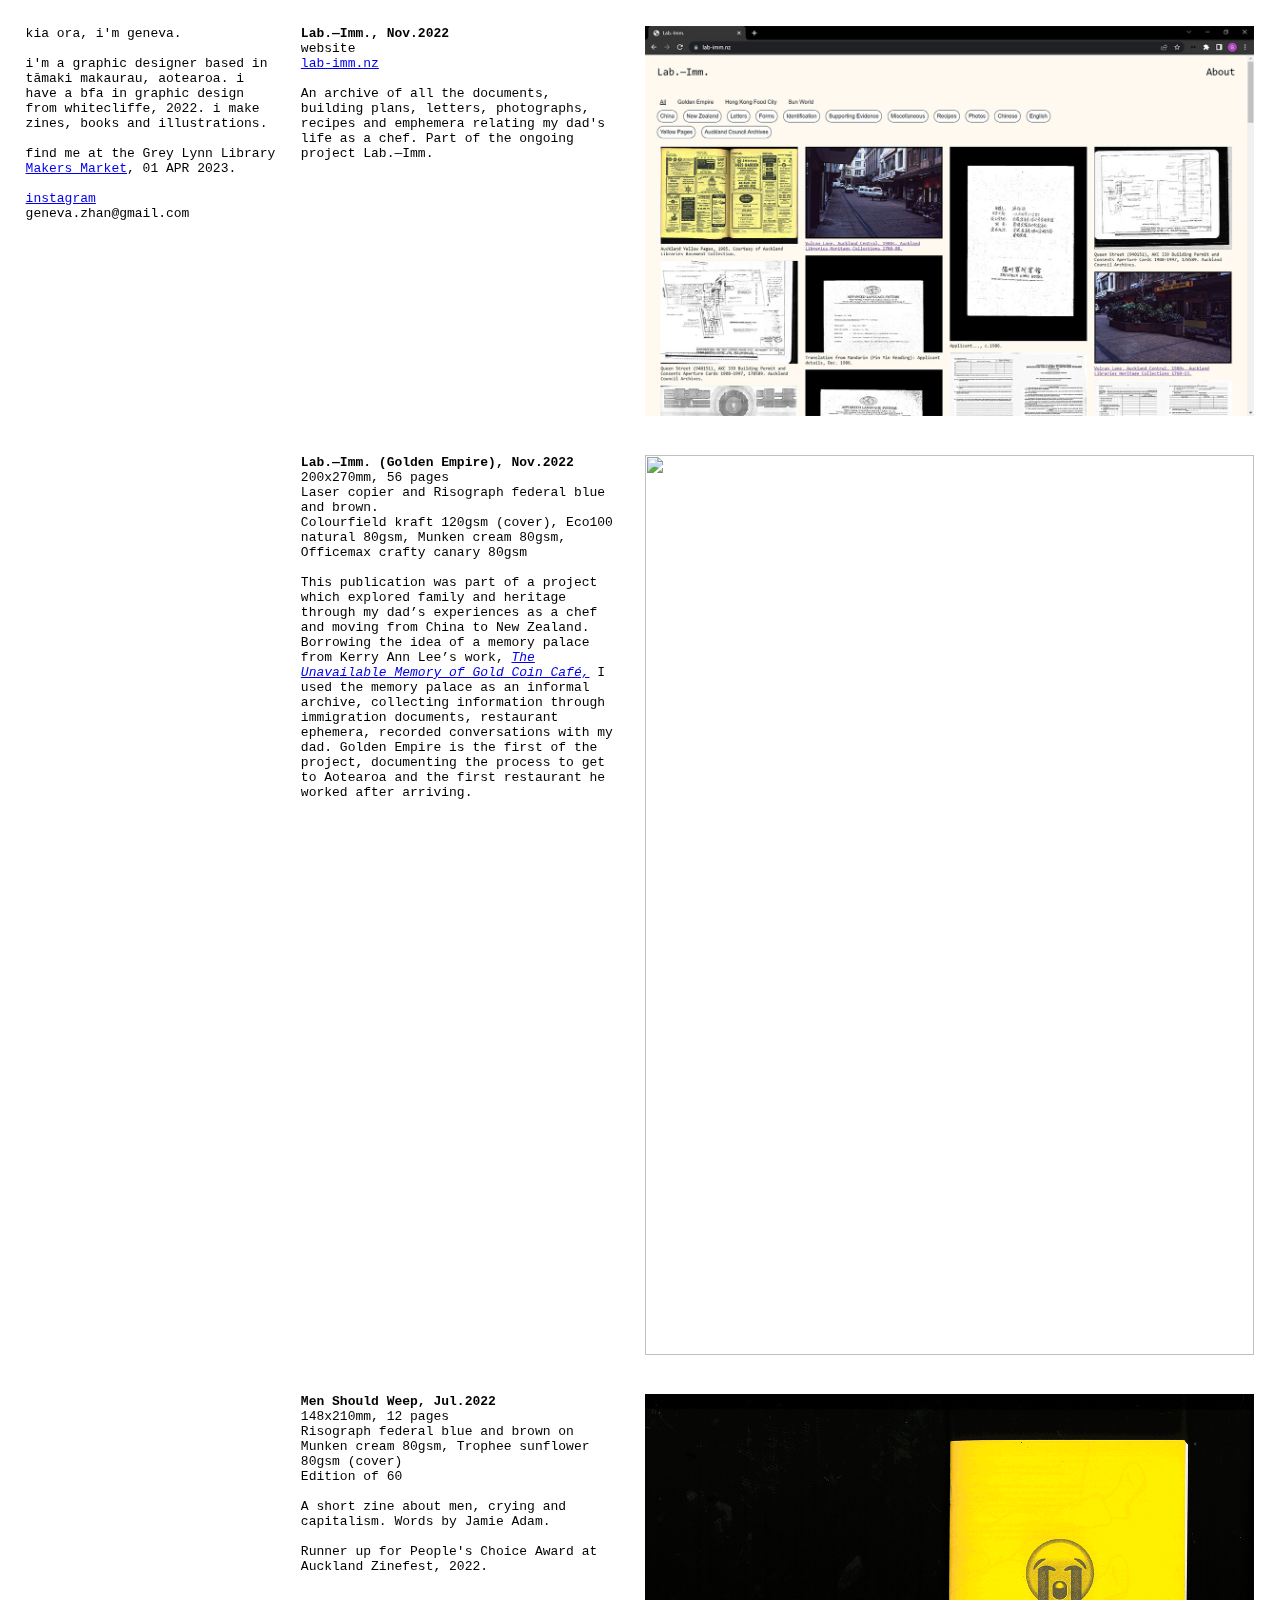
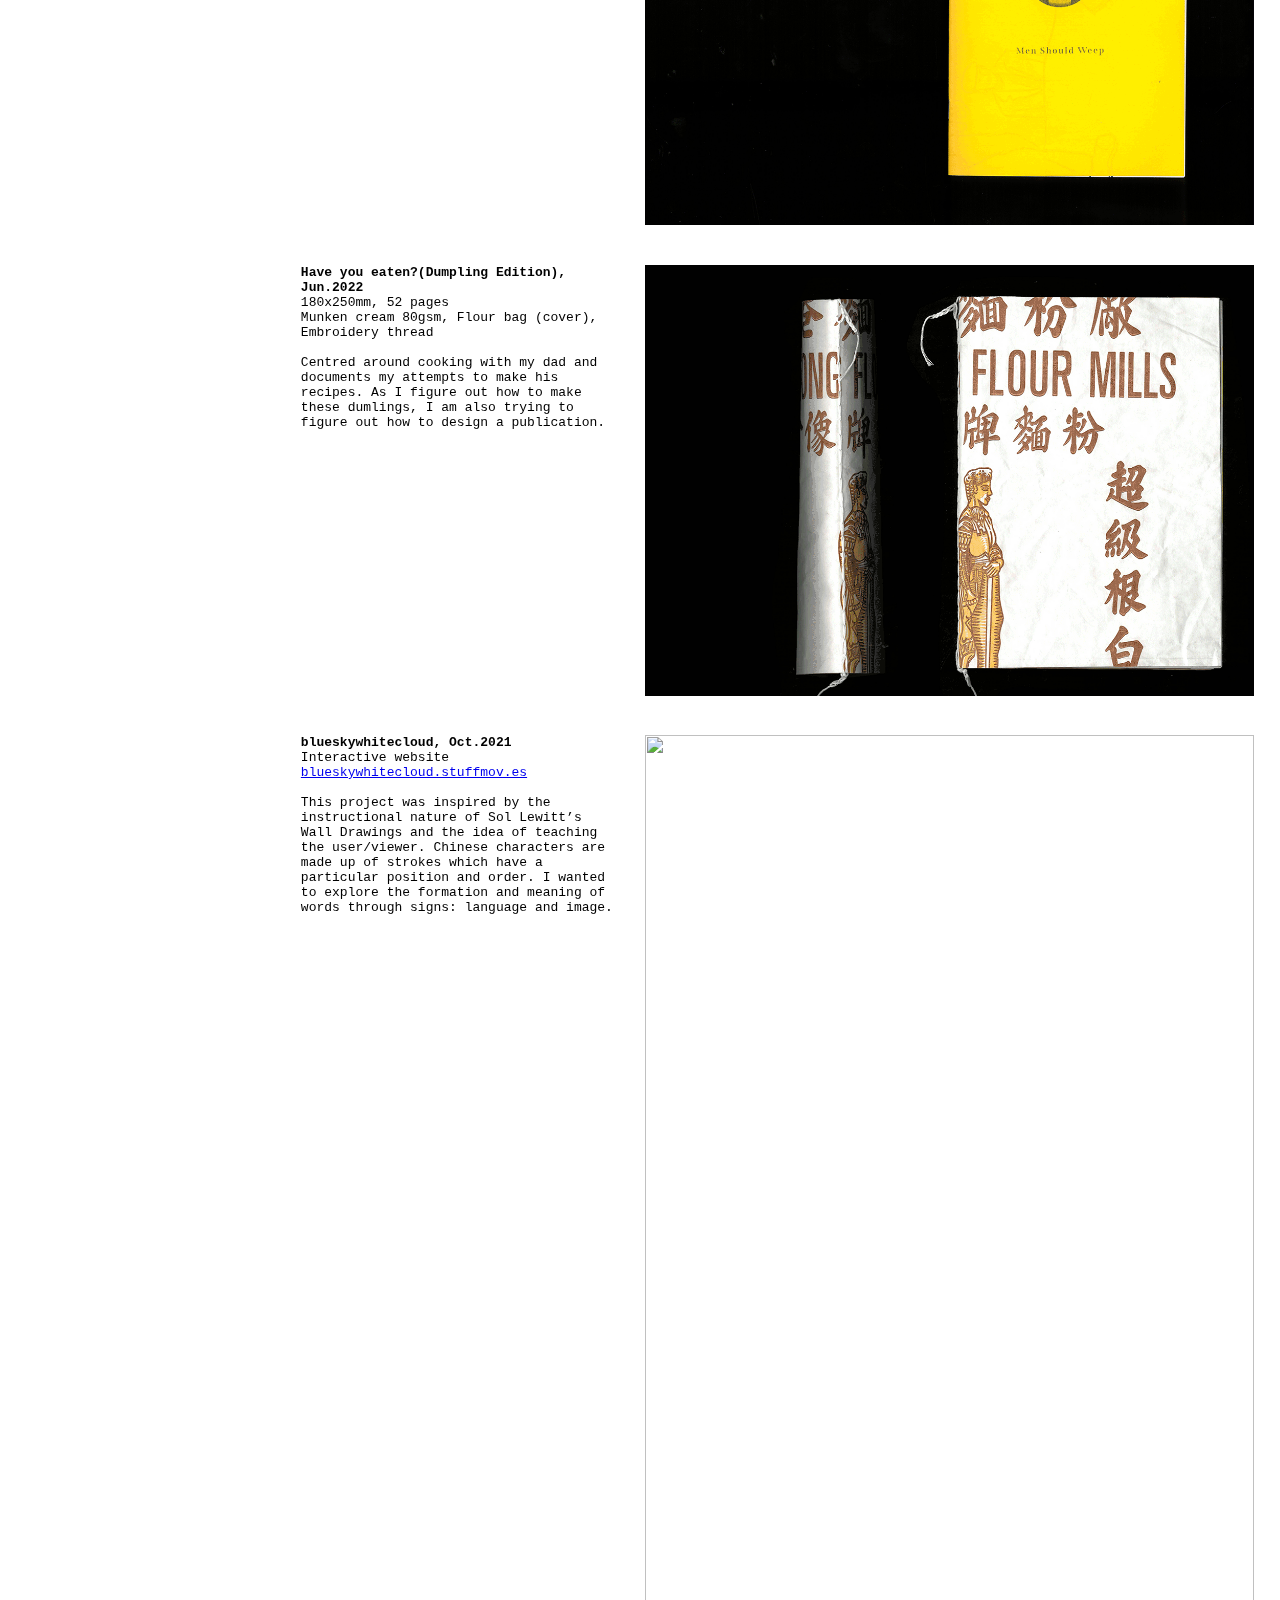
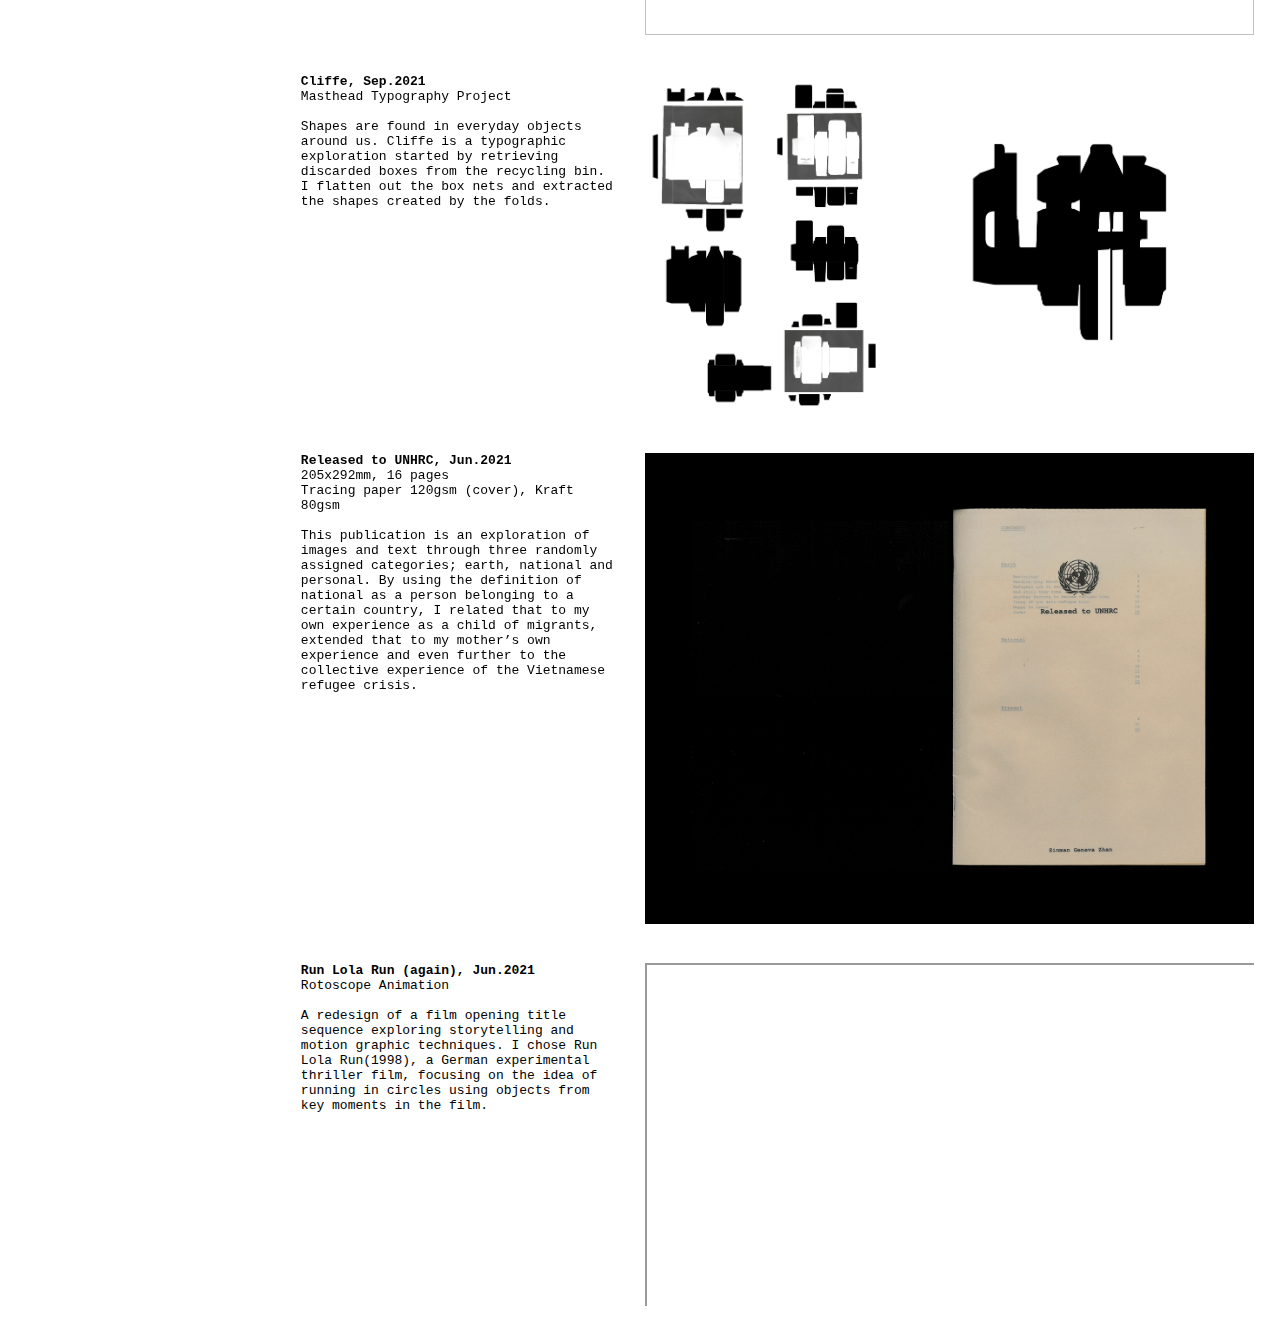
==== index.html @ 9d1f2631 "updated upcoming event" ====
<html>
<head>
  <meta charset="utf-8">
  <meta http-equiv="Cache-Control" content="no-store">
  <meta http-equiv="X-UA-Compatible" content="IE=edge,chrome1">
  <meta name="viewport" content="width=deivce-width, initial-scale=1.0">
  <title>SGZ</title>
  <link rel="stylesheet" href="site.css">
  <link rel="shortcut icon" type="image/x-icon" href="favicon.ico">
</head>
<body>
  <div class="gz-page">
    <div class="gz-info-container">
      <p>
        kia ora, i'm geneva.</p>
      <br>
      <p>i'm a graphic designer based in tāmaki makaurau, aotearoa. i have a bfa in graphic design from whitecliffe, 2022. i make zines, books and illustrations.</p>
      <br>
      <p>find me at the Grey Lynn Library <a href="https://fb.me/e/2IrXX9byO" target="_blank" rel="noopener noreferrer">Makers Market</a>, 01 APR 2023.</p>
      <br>
      <a href="https://www.instagram.com/ggggeneva/" target="_blank" rel="noopener noreferrer">instagram</a>
      <p>geneva.zhan@gmail.com</p>
    </div>
    <div class="gz-project-container">

      <div class="gz-project-contents gz-project--info">
        <p class="bold">Lab.&mdash;Imm., Nov.2022</p>
        <p>website</p>
        <a href="https://lab-imm.nz/" target="_blank" rel="noopener noreferrer">lab-imm.nz</a>
        <br><br>
        <p>An archive of all the documents, building plans, letters, photographs, recipes and emphemera relating my dad's life as a chef. Part of the ongoing project Lab.&mdash;Imm.</p>
      </div>
      <div class="gz-project-contents gz-project--images">
        <img src="./images/lab-imm-screenshot.jpg" alt="">
      </div>

      <div class="gz-project-contents gz-project--info">
        <p class="bold">Lab.&mdash;Imm. (Golden Empire), Nov.2022</p>
        <p>200x270mm, 56 pages</p>
        <p>Laser copier and Risograph federal blue and brown.</p>
        <p>Colourfield kraft 120gsm (cover), Eco100 natural 80gsm, Munken cream 80gsm, Officemax crafty canary 80gsm</p>
        <br>
        <p>This publication was part of a project which explored family and heritage through my dad’s experiences as a chef and moving from China to New Zealand. Borrowing the idea of a memory palace from Kerry Ann Lee’s work, <a href="https://enjoy.org.nz/media/uploads/2020_03/2015_TheUnavailableMemoryofGoldCoinCafe_KerryAnnLee.pdf" target="_blank" rel="noopener noreferrer"><i>The Unavailable Memory of Gold Coin Café,</i></a> I used the memory palace as an informal archive, collecting information through immigration documents, restaurant ephemera, recorded conversations with my dad. Golden Empire is the first of the project, documenting the process to get to Aotearoa and the first restaurant he worked after arriving.</p>
      </div>
      <div class="gz-project-contents gz-project--images">
        <img src="./images/lab-imm-ge-moving.gif" alt="">
      </div>

      <div class="gz-project-contents gz-project--info">
        <p class="bold">Men Should Weep, Jul.2022</p>
        <p>148x210mm, 12 pages</p>
        <p>Risograph federal blue and brown on Munken cream 80gsm, Trophee sunflower 80gsm (cover)<p>
        <p>Edition of 60</p>
        <br>
        <p>A short zine about men, crying and capitalism. Words by Jamie Adam. </p>
        <br>
        <p>Runner up for People's Choice Award at Auckland Zinefest, 2022.</p>
      </div>
      <div class="gz-project-contents gz-project--images">
        <img src="./images/men-should-weep.gif" alt="">
      </div>

      <div class="gz-project-contents gz-project--info">
        <p class="bold">Have you eaten?(Dumpling Edition), Jun.2022</p>
        <p>180x250mm, 52 pages</p>
        <p>Munken cream 80gsm, Flour bag (cover), Embroidery thread<p>
        <br>
        <p>Centred around cooking with my dad and documents my attempts to make his recipes. As I figure out how to make these dumlings,
           I am also trying to figure out how to design a publication.</p>
      </div>
      <div class="gz-project-contents gz-project--images">
        <img src="./images/have-you-eaten-dumplings.gif" alt="">
      </div>

      <div class="gz-project-contents gz-project--info">
        <p class="bold">blueskywhitecloud, Oct.2021</p>
        <p>Interactive website</p>
        <a href="https://blueskywhitecloud.stuffmov.es/" target="_blank" rel="noopener noreferrer">blueskywhitecloud.stuffmov.es</a>
        <br><br>
        <p>This project was inspired by the instructional nature of Sol Lewitt’s Wall Drawings and the idea of teaching the user/viewer.
          Chinese characters are made up of strokes which have a particular position and order. I wanted to explore the formation and
          meaning of words through signs: language and image.</p>
      </div>
      <div class="gz-project-contents gz-project--images">
        <img src="./images/blueskywhitecloud.png" alt="">
      </div>

      <div class="gz-project-contents gz-project--info">
        <p class="bold">Cliffe, Sep.2021</p>
        <p>Masthead Typography Project</p>
        <br>
        <p>Shapes are found in everyday objects around us. Cliffe is a typographic exploration started by retrieving
           discarded boxes from the recycling bin. I flatten out the box nets and extracted the shapes created by the folds. </p>
      </div>
      <div class="gz-project-contents gz-project--images">
        <div class="gz-project--images-duo-small">
          <img src="./images/cliffe-process.png" alt="">
        </div>
        <div class="gz-project--images-duo-big">
          <img src="./images/cliffe-masthead.png" alt="">
        </div>

      </div>

      <div class="gz-project-contents gz-project--info">
        <p class="bold">Released to UNHRC, Jun.2021</p>
        <p>205x292mm, 16 pages</p>
        <p>Tracing paper 120gsm (cover), Kraft 80gsm</p>
        <br>
        <p>This publication is an exploration of images and text through three randomly assigned categories;
          earth, national and personal. By using the definition of national as a person belonging to a certain country,
          I related that to my own experience as a child of migrants, extended that to my mother’s own experience and
          even further to the collective experience of the Vietnamese refugee crisis. </p>
      </div>
      <div class="gz-project-contents gz-project--images">
        <img src="./images/released-to-unhrc.gif" alt="">
      </div>

      <div class="gz-project-contents gz-project--info">
        <p class="bold">Run Lola Run (again), Jun.2021</p>
        <p>Rotoscope Animation</p>
        <br>
        <p>A redesign of a film opening title sequence exploring storytelling and motion graphic techniques.
           I chose Run Lola Run(1998), a German experimental thriller film, focusing on the idea of running in circles using
           objects from key moments in the film. </p>
      </div>
      <div class="gz-project-contents gz-project--images">
        <div class="gz-project--video-container">
          <iframe class="gz-project--video-responsive" src="https://www.youtube.com/embed/Ss79MwzROpI"></iframe>
        </div>
      </div>

      <!-- <div class="gz-project-contents gz-project--info">
        <p class="bold">Album Poster, Oct.2020</p>
        <p>594x841mm</p>
        <br>
        <p>A poster series learning and experimenting with type hierarchies using the track list for Epik High’s 2019 album Sleepless in __________.</p>
      </div>
      <div class="gz-project-contents gz-project--images">
        <div class="gz-project--images-duo-even gz-project--images-duo-even-left gz-project--image-border">
          <img src="./images/album-poster-1.png" alt="">
        </div>
        <div class="gz-project--images-duo-even gz-project--image-border">
          <img src="./images/album-poster-2.png" alt="">
        </div>
        <div class="gz-project--images-duo-even gz-project--images-duo-even-left gz-project--image-border">
          <img src="./images/album-poster-3.png" alt="">
        </div>
      </div> -->
    </div>
  </div>
</body>
---- site.css ----
img{
  width:100%
}

body {
  width: 100%;
  background-color: white;
  margin: 0;
  padding: 0;
  font-family: monospace;
  font-size: 1em;
}

p{
  margin: 0;
}

p.bold{
  font-weight: bold;
}

.gz-page{
  position: relative;
  padding: 2% 2% 0 2%;
}

.gz-info-container{
  position: fixed;
  width: 20%;
}

.gz-project-container{
  float: right;
  width: 80%;
}

.gz-project-contents{
  float: left;
  padding-left: 3%;
  padding-bottom: 4%;
}

.gz-project--info{
  position: relative;
  width: 32%;
}

.gz-project--images{
  width: 62%;
}

.gz-project--images-duo-small{
  width: 40%;
  display: inline-block;
}

.gz-project--images-duo-big{
  width: 58%;
  display: inline-block;
}

.gz-project--images-duo-even{
  width: 48%;
  display: inline-block;
  margin-bottom: 3%;
}

.gz-project--images-duo-even-left{
  margin-right: 2%;
}

.gz-project--video-container{
  position: relative;
  padding-top: 56.25%;
  width: 100%;
  overflow: hidden;
}

.gz-project--video-responsive {
  position: absolute;
  top: 0;
  bottom: 0;
  left: 0;
  right: 0;
  width: 100%;
  height: 100%;
}

.gz-project--image-border{
  border-color: black;
  border-width: thin;
  border-style: solid;
}

@media only screen and (max-width:830px) {
  body{
  }

  .gz-info-container{
    position: relative;
    width: 100%;
    margin-bottom: 3%;
  }

  .gz-project-container{
    position: relative;
    width: 100%;
  }

  .gz-project-contents{
    position: relative;
    padding-left: 0%;
  }

  .gz-project--info{
    position: relative;
    width: 100%;
  }

  .gz-project--images{
    width: 100%;
  }

  .gz-project--images-duo-small{
    width: 100%;
  }

  .gz-project--images-duo-big{
    width: 100%;
  }

  .gz-project--images-duo-even{
    width: 100%;
  }
}
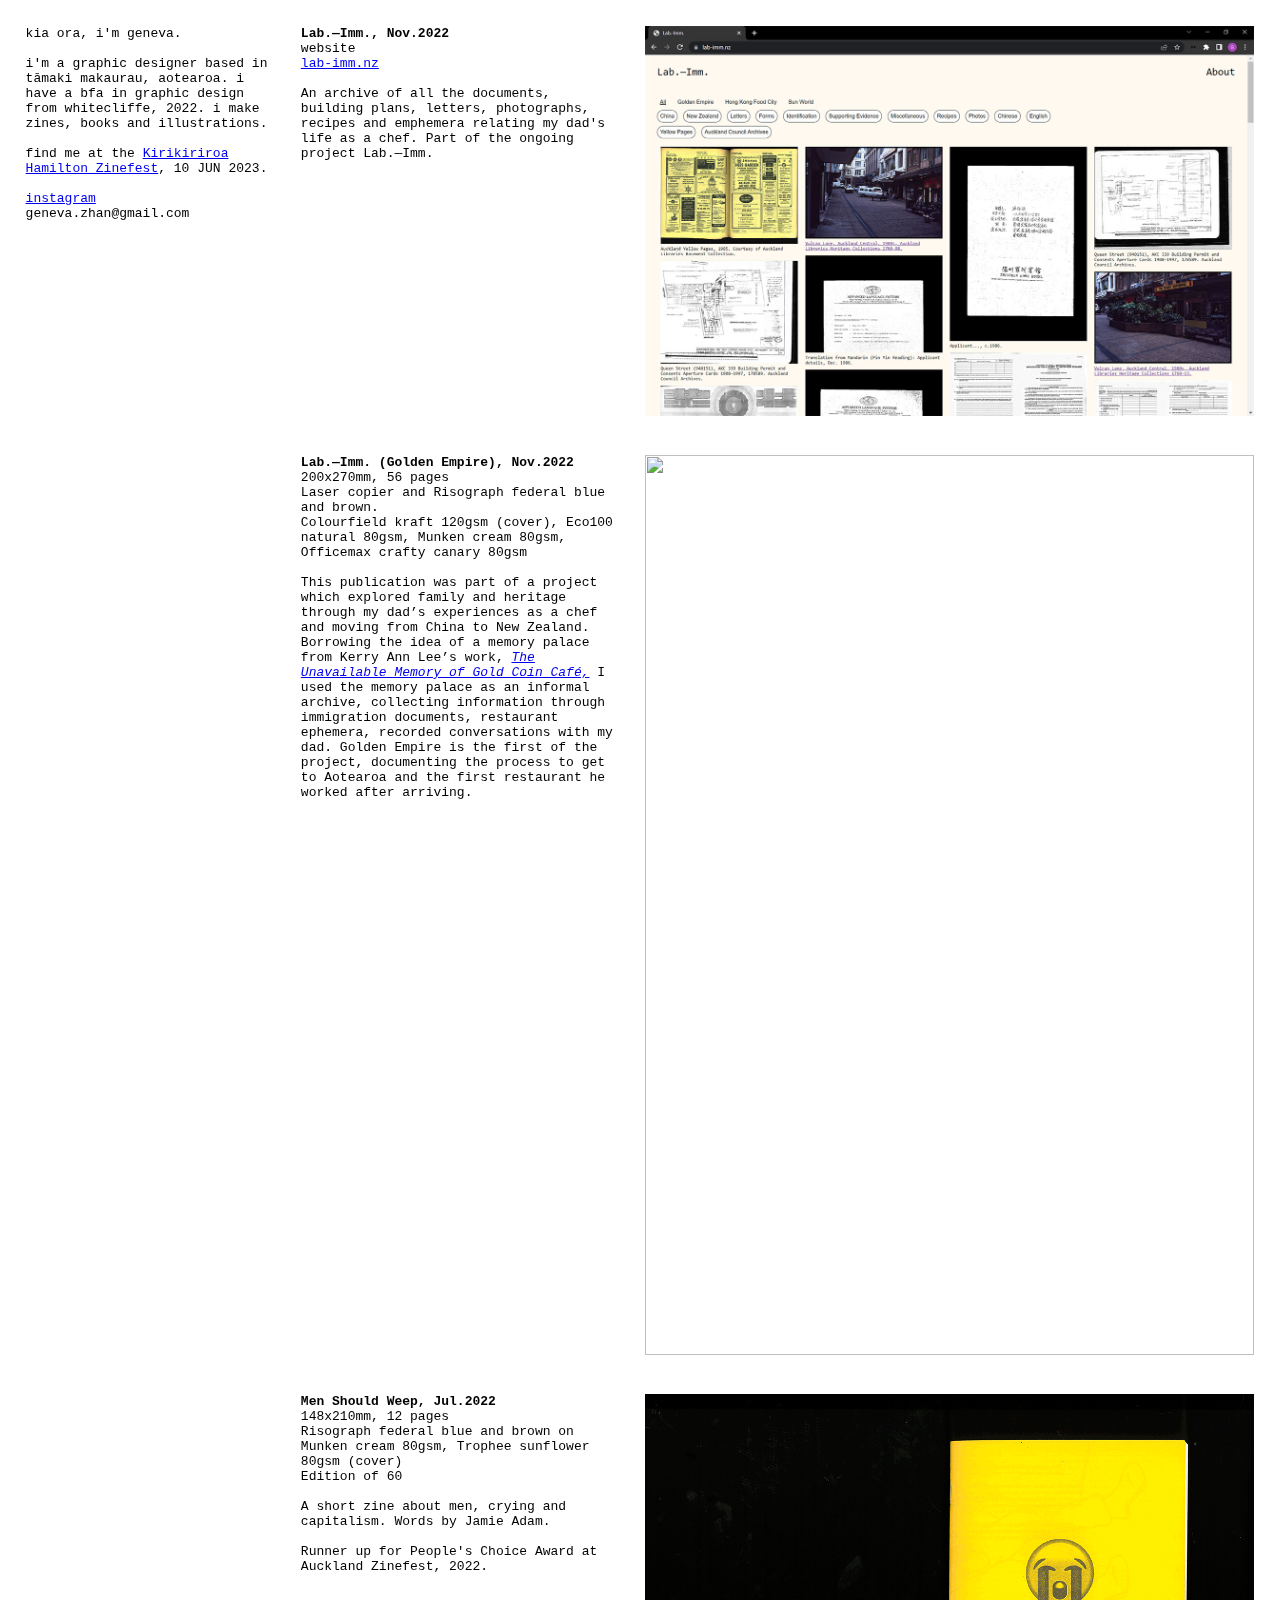
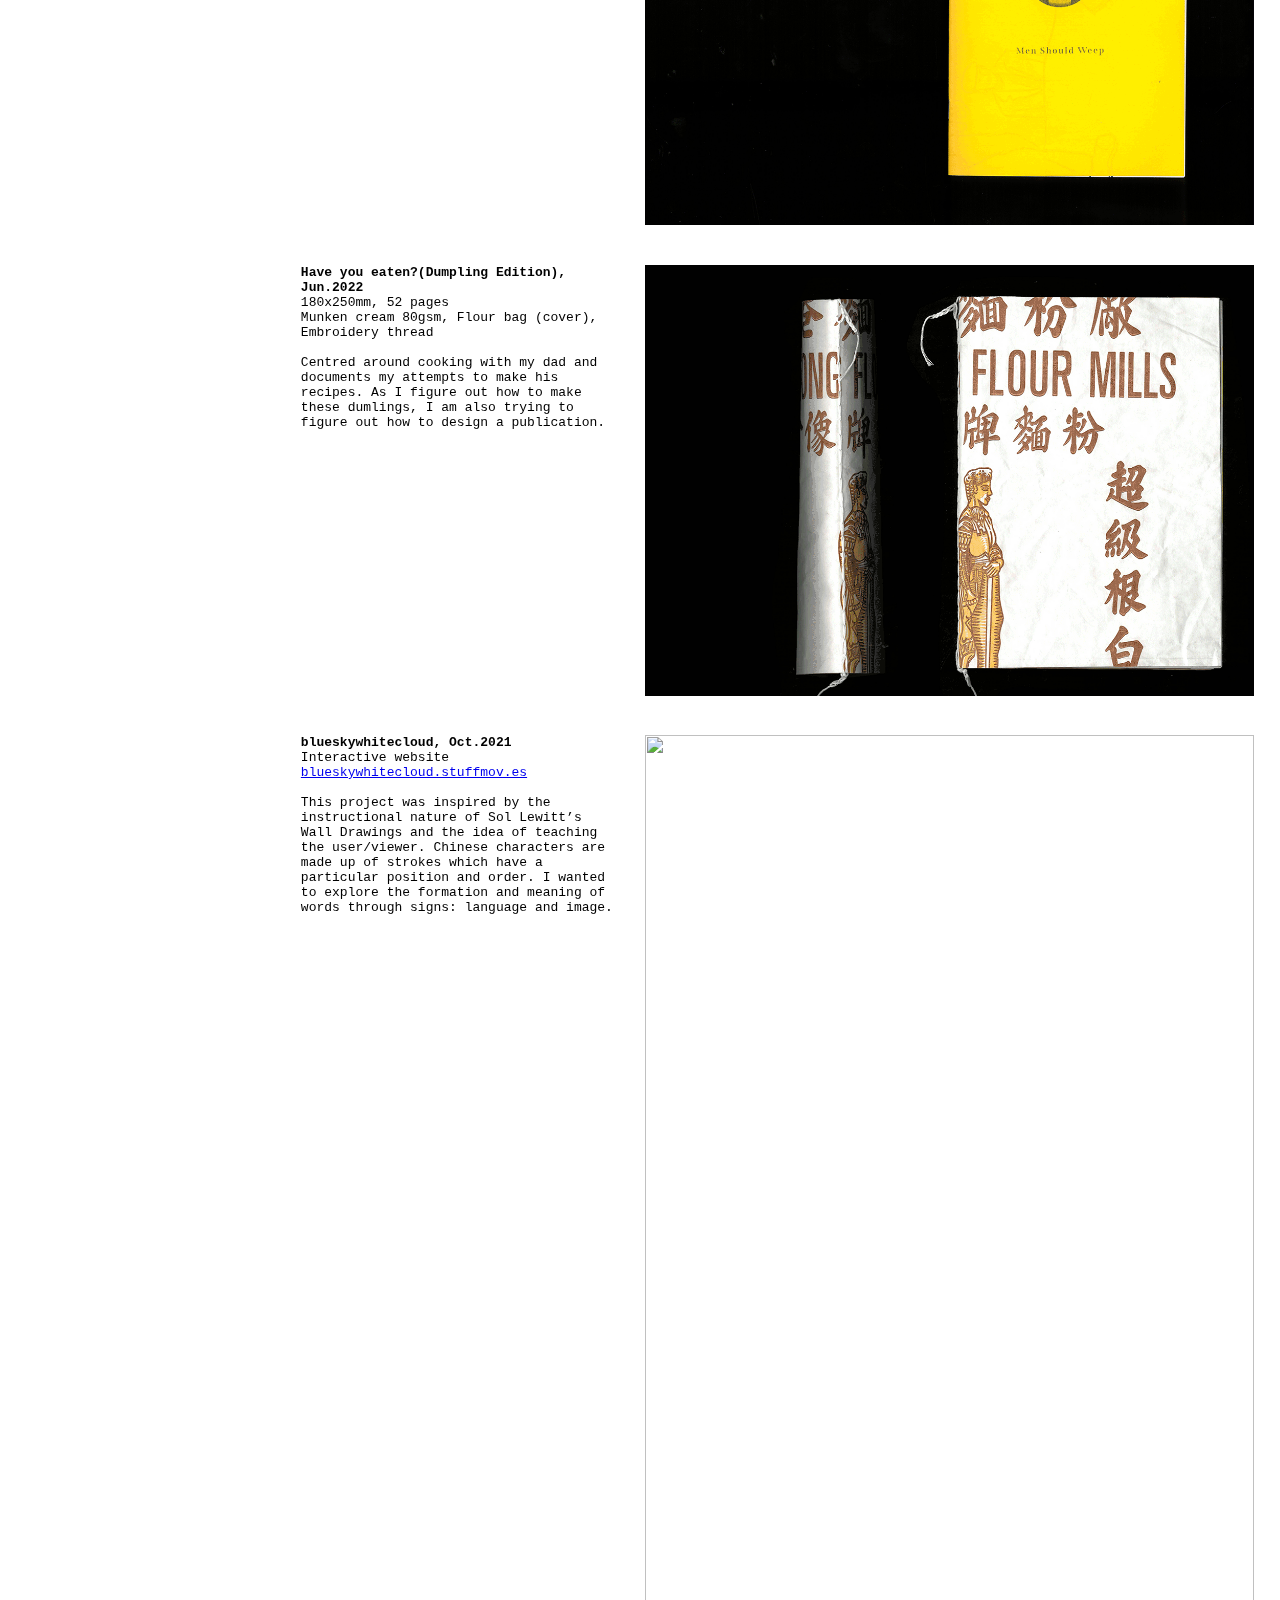
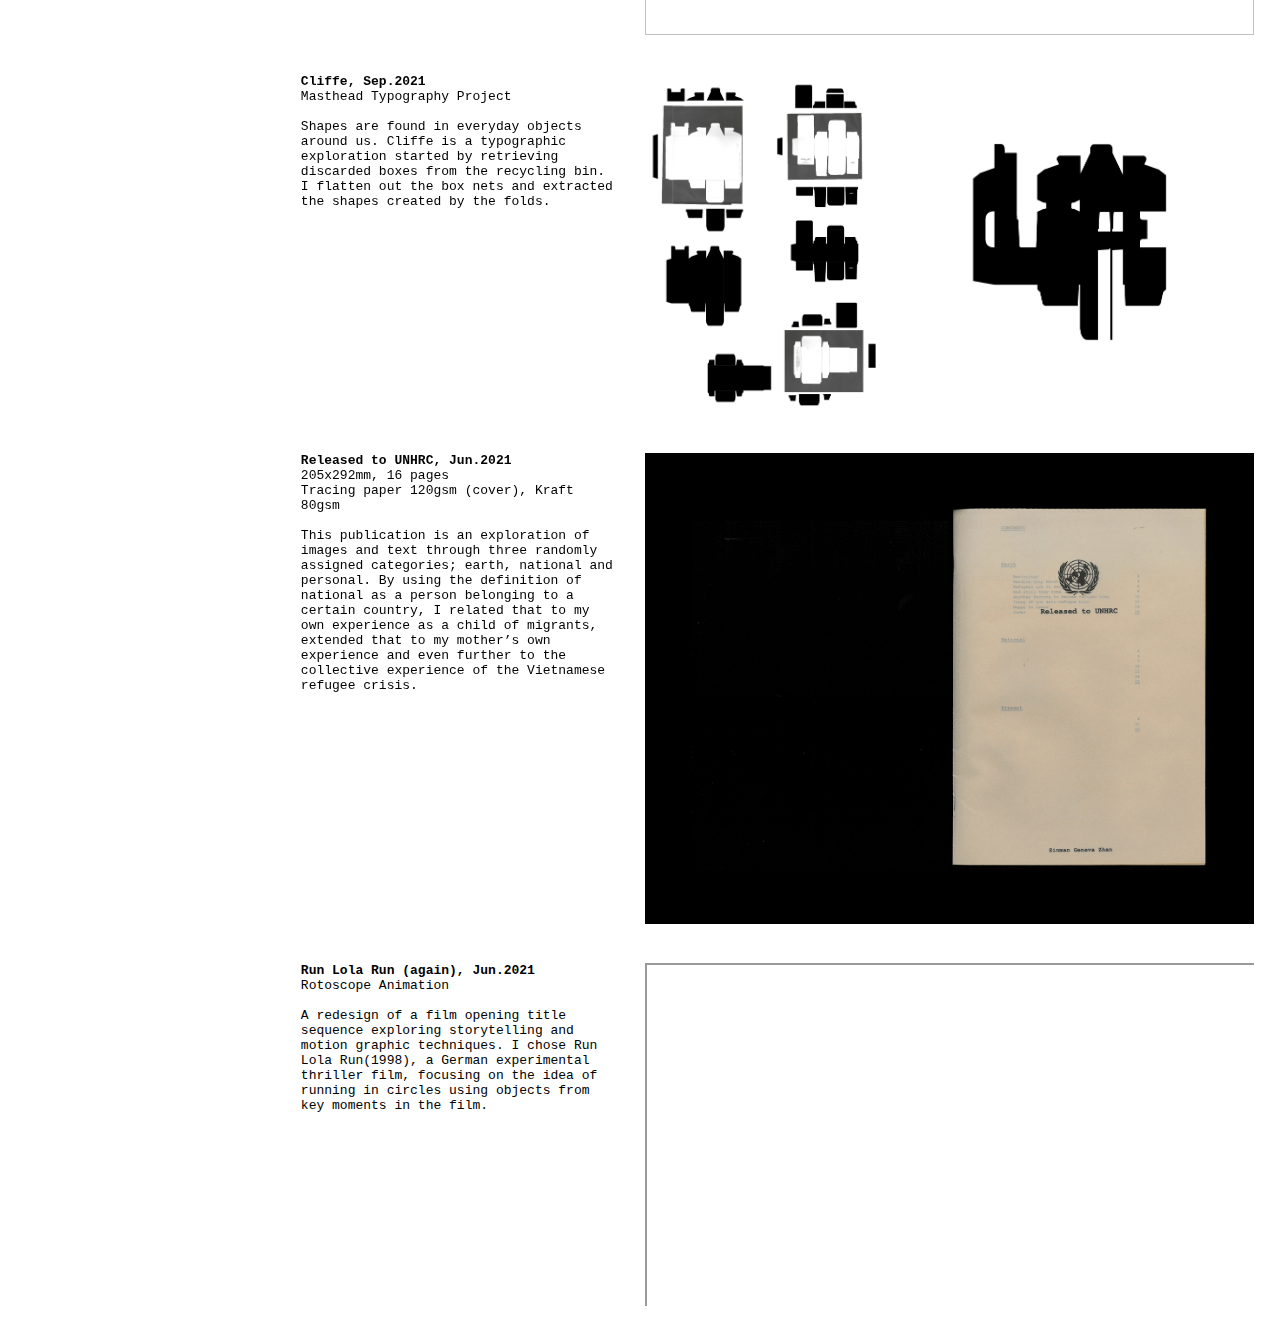
==== commit bff127ee: "changed to black b/g, updated upcoming event" ====
--- a/index.html
+++ b/index.html
@@ -16,7 +16,7 @@
       <br>
       <p>i'm a graphic designer based in tāmaki makaurau, aotearoa. i have a bfa in graphic design from whitecliffe, 2022. i make zines, books and illustrations.</p>
       <br>
-      <p>find me at the Grey Lynn Library <a href="https://fb.me/e/2IrXX9byO" target="_blank" rel="noopener noreferrer">Makers Market</a>, 01 APR 2023.</p>
+      <p>find me at the <a href="https://www.facebook.com/profile.php?id=100064957560870" target="_blank" rel="noopener noreferrer">Kirikiriroa Hamilton Zinefest</a>, 10 JUN 2023.</p>
       <br>
       <a href="https://www.instagram.com/ggggeneva/" target="_blank" rel="noopener noreferrer">instagram</a>
       <p>geneva.zhan@gmail.com</p>
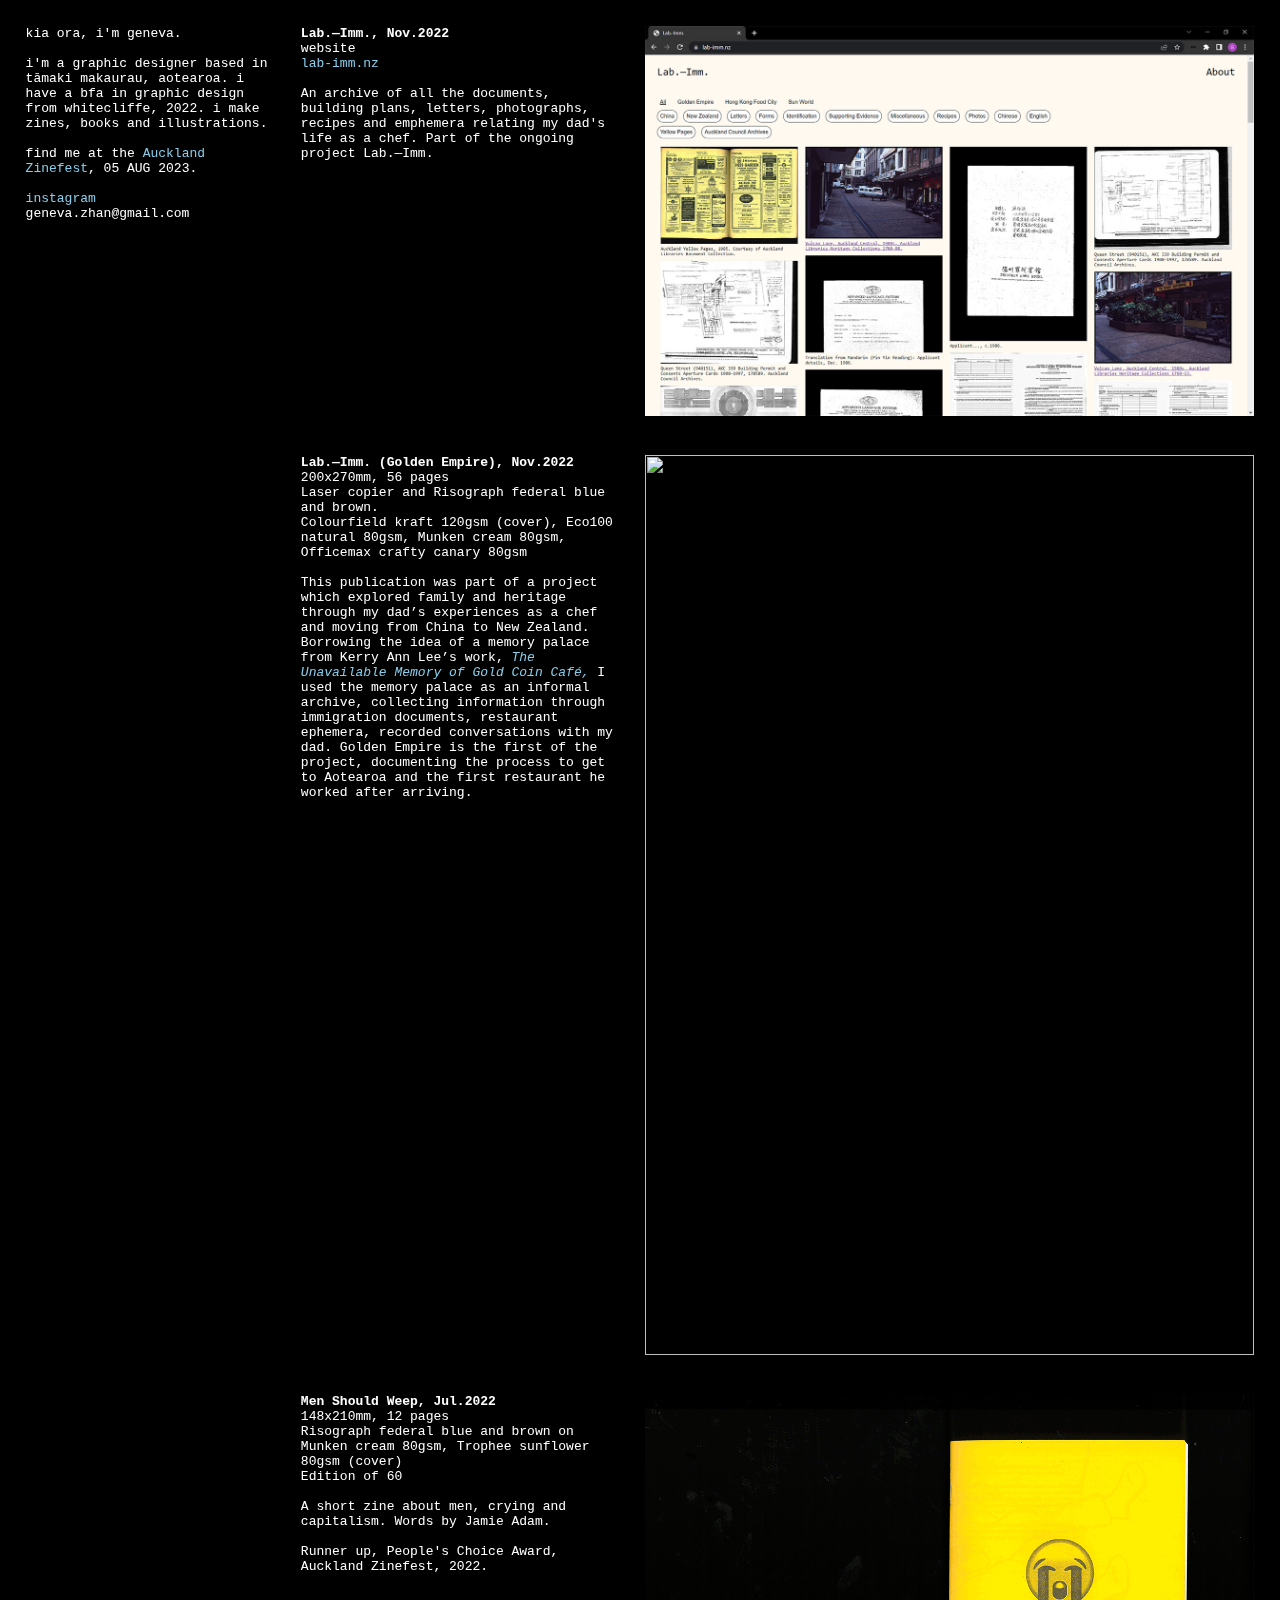
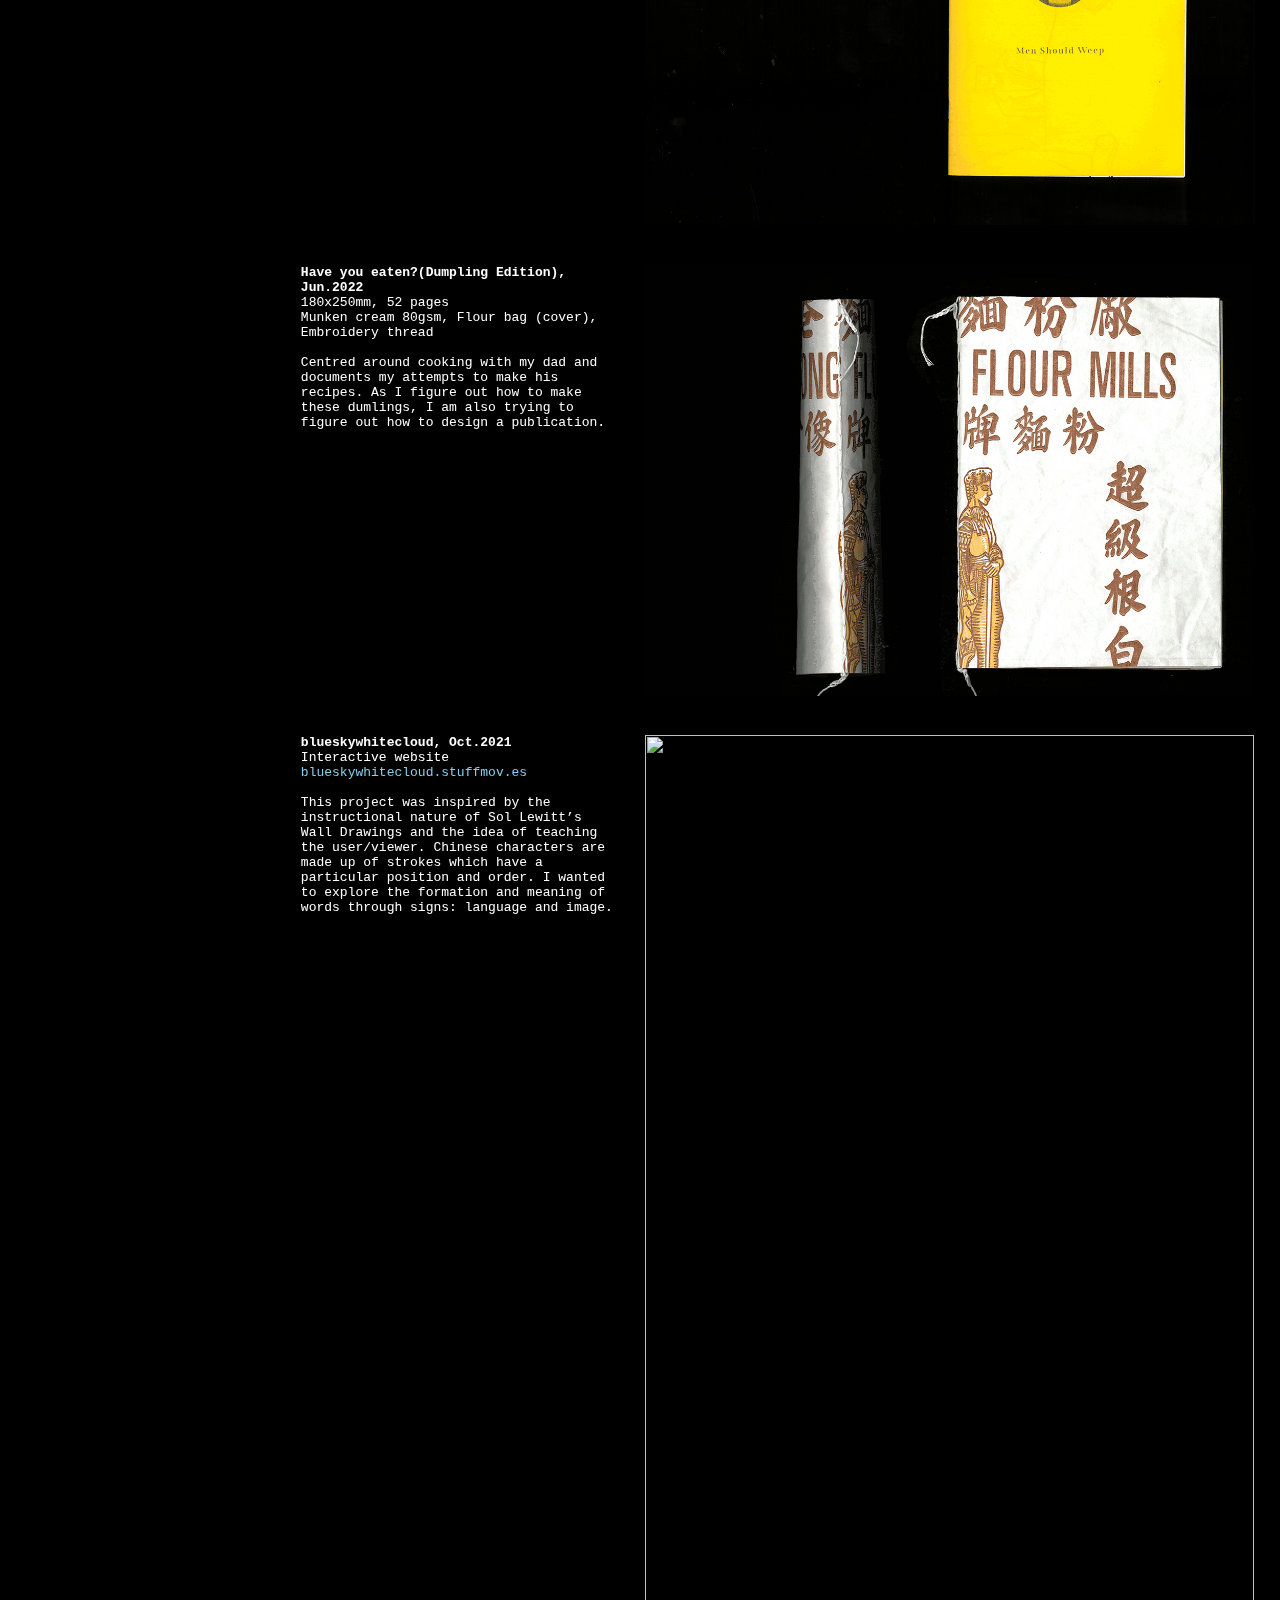
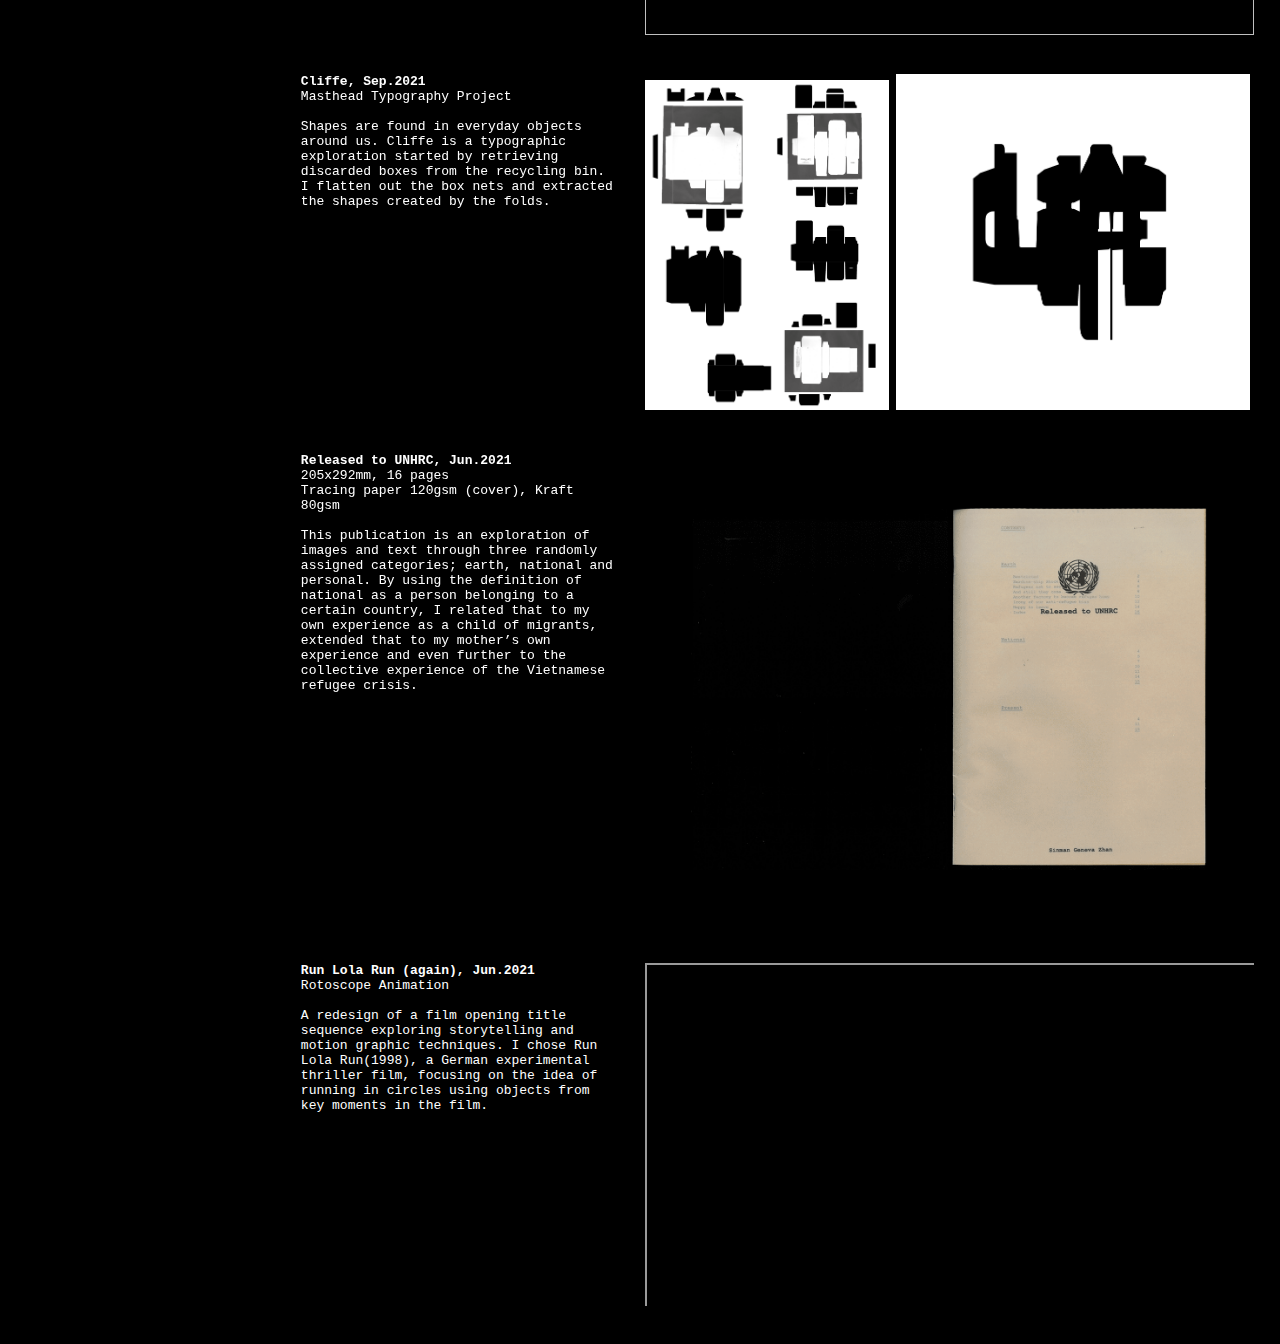
==== commit 309ddd33: "update upcoming event" ====
--- a/index.html
+++ b/index.html
@@ -16,12 +16,36 @@
       <br>
       <p>i'm a graphic designer based in tāmaki makaurau, aotearoa. i have a bfa in graphic design from whitecliffe, 2022. i make zines, books and illustrations.</p>
       <br>
-      <p>find me at the <a href="https://www.facebook.com/profile.php?id=100064957560870" target="_blank" rel="noopener noreferrer">Kirikiriroa Hamilton Zinefest</a>, 10 JUN 2023.</p>
+      <p>find me at the <a href="https://www.aucklandzinefest.com/" target="_blank" rel="noopener noreferrer">Auckland Zinefest</a>,  05 AUG 2023.</p>
       <br>
       <a href="https://www.instagram.com/ggggeneva/" target="_blank" rel="noopener noreferrer">instagram</a>
       <p>geneva.zhan@gmail.com</p>
     </div>
     <div class="gz-project-container">
+<!--
+      <div class="gz-project-contents gz-project--info">
+        <p class="bold">Meditations on Wizzard's 1973 hit, I Wish It Could Be Christmas Everyday, Mar.2023</p>
+        <p>148x148mm, 16 pages</p>
+        <p>Eco100 natural 80gsm, Trophee intensive red 80gsm (cover)</p>
+        <br>
+        <p>If you love Christmas, you may be a communist. Words by Jamie Adam.</p>
+        <br>
+        <p>Best Political Zine, Kirikiriroa Hamilton Zinefest, 2023</p>
+      </div>
+      <div class="gz-project-contents gz-project--images">
+        <img src="./images/.gif" alt="">
+      </div>
+
+      <div class="gz-project-contents gz-project--info">
+        <p class="bold">Communism and Flight: An Incomplete History of Failure, Feb.2023</p>
+        <p>148x210mm, 28 pages</p>
+        <p>Eco100 natural 80gsm, Officemax blissful blue 80gsm (cover)</p>
+        <br>
+        <p>A zine featuring a timeline of communism and flight in history. Words by Jamie Adam.</p>
+      </div>
+      <div class="gz-project-contents gz-project--images">
+        <img src="./images/.gif" alt="">
+      </div> -->
 
       <div class="gz-project-contents gz-project--info">
         <p class="bold">Lab.&mdash;Imm., Nov.2022</p>
@@ -52,9 +76,9 @@
         <p>Risograph federal blue and brown on Munken cream 80gsm, Trophee sunflower 80gsm (cover)<p>
         <p>Edition of 60</p>
         <br>
-        <p>A short zine about men, crying and capitalism. Words by Jamie Adam. </p>
+        <p>A short zine about men, crying and capitalism. Words by Jamie Adam.</p>
         <br>
-        <p>Runner up for People's Choice Award at Auckland Zinefest, 2022.</p>
+        <p>Runner up, People's Choice Award, Auckland Zinefest, 2022.</p>
       </div>
       <div class="gz-project-contents gz-project--images">
         <img src="./images/men-should-weep.gif" alt="">
--- a/site.css
+++ b/site.css
@@ -4,7 +4,7 @@
 
 body {
   width: 100%;
-  background-color: white;
+  background-color: black;
   margin: 0;
   padding: 0;
   font-family: monospace;
@@ -13,10 +13,25 @@
 
 p{
   margin: 0;
+  color: white;
 }
 
 p.bold{
   font-weight: bold;
+}
+
+a:link{
+  color: skyblue;
+  text-decoration: none;
+}
+
+a:visited{
+  color: sienna;
+  text-decoration: none;
+}
+
+a:hover{
+  text-decoration: underline;
 }
 
 .gz-page{
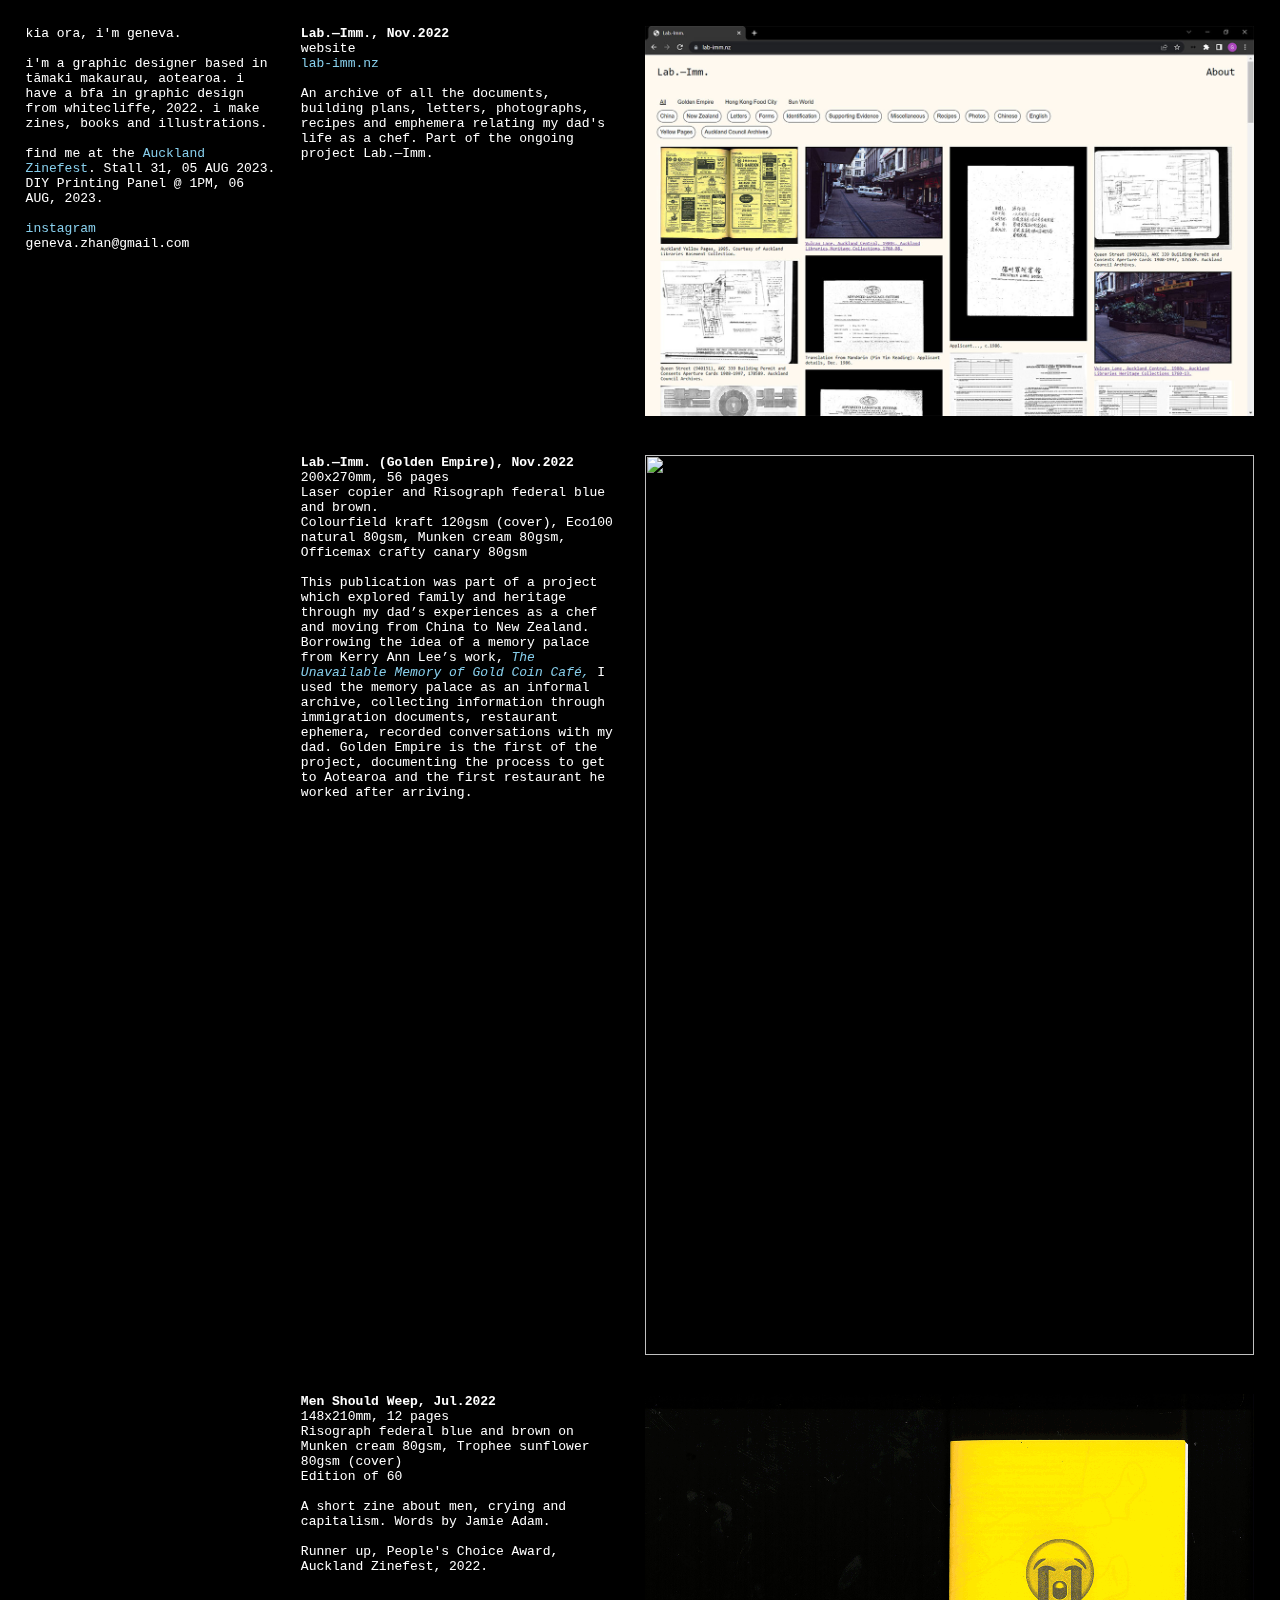
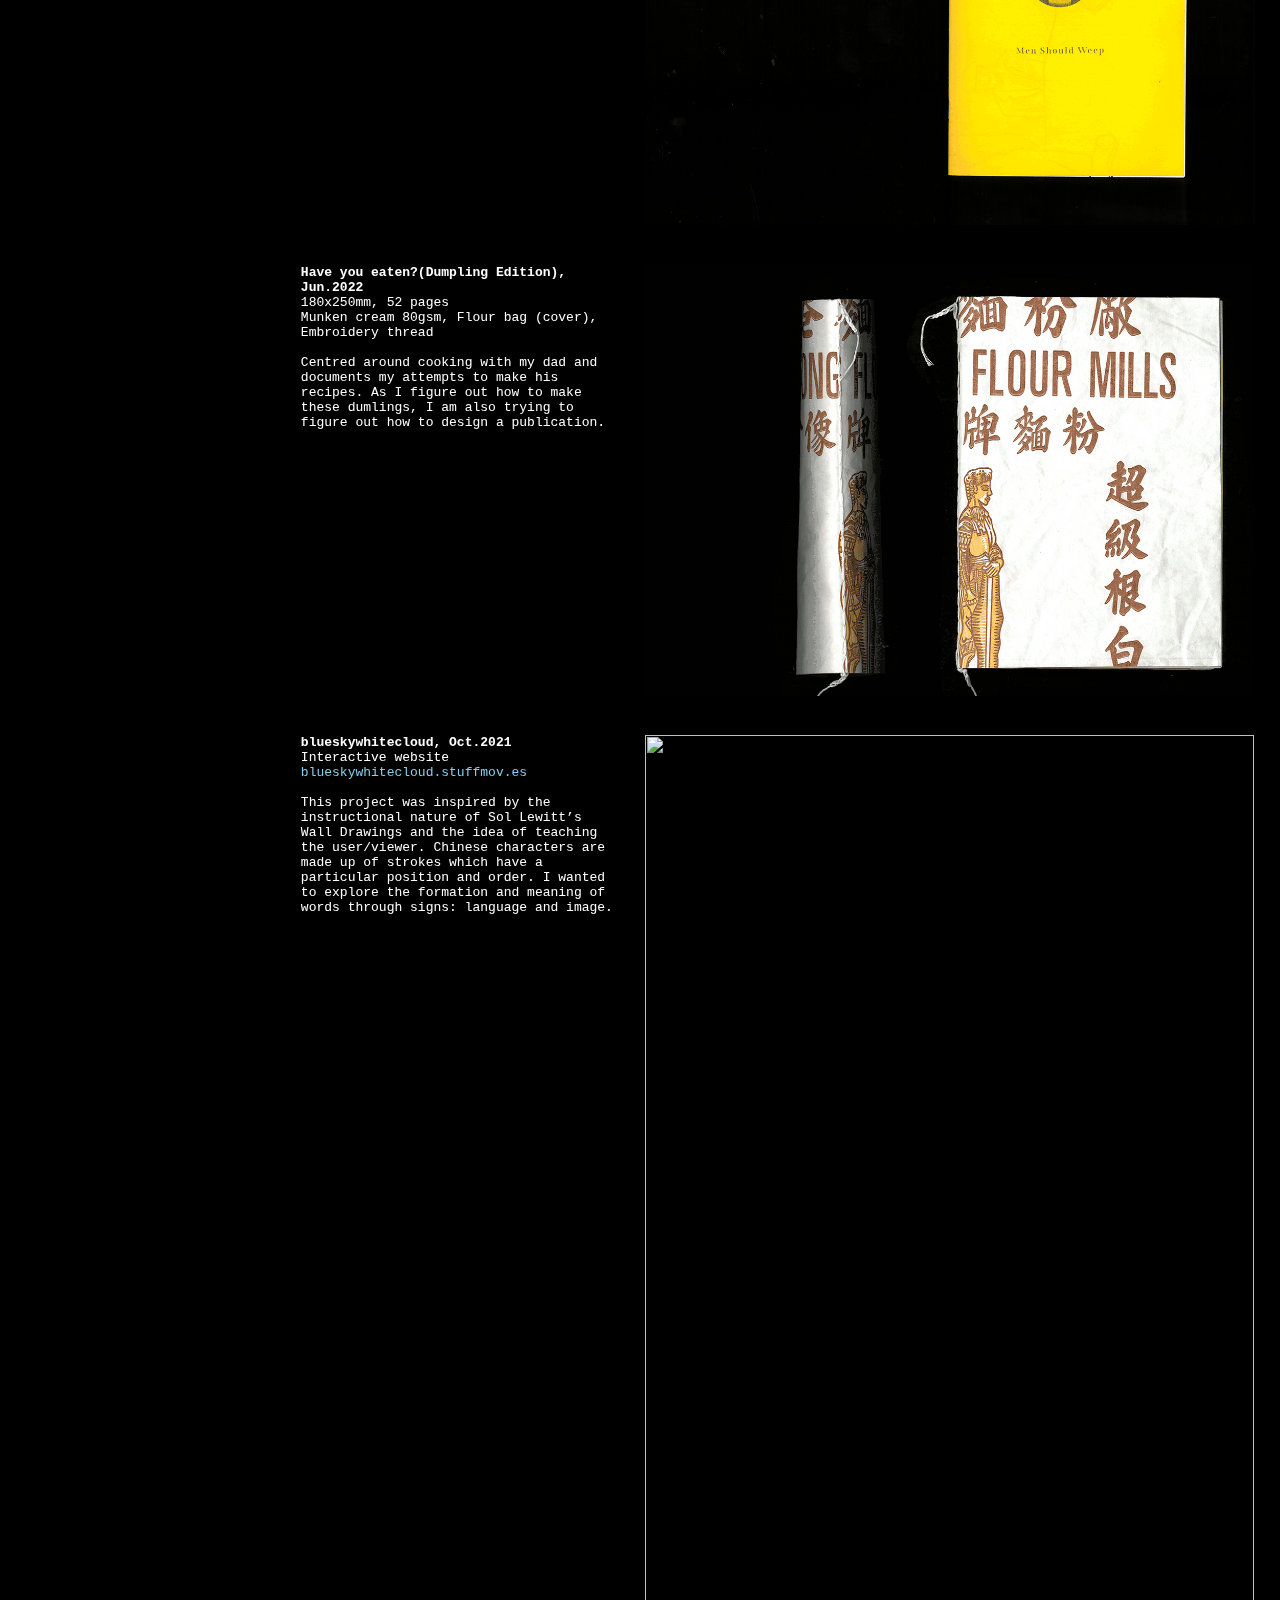
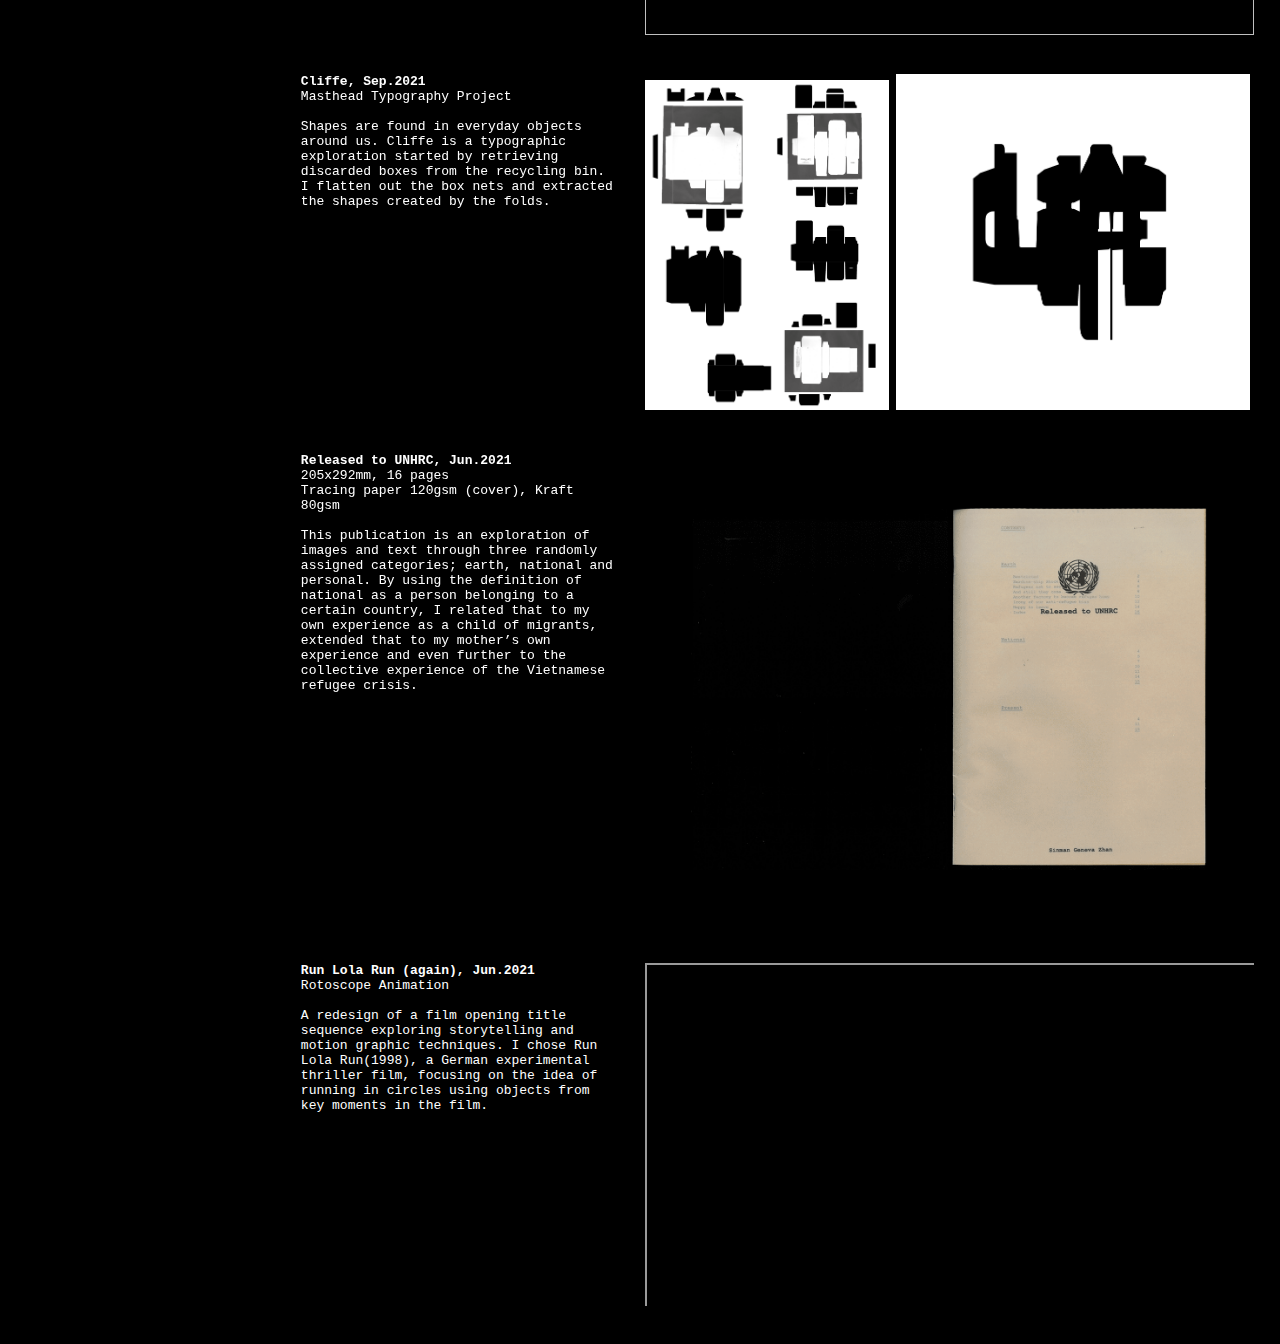
==== commit 44b0ccd1: "updated upcoming events" ====
--- a/index.html
+++ b/index.html
@@ -16,7 +16,7 @@
       <br>
       <p>i'm a graphic designer based in tāmaki makaurau, aotearoa. i have a bfa in graphic design from whitecliffe, 2022. i make zines, books and illustrations.</p>
       <br>
-      <p>find me at the <a href="https://www.aucklandzinefest.com/" target="_blank" rel="noopener noreferrer">Auckland Zinefest</a>,  05 AUG 2023.</p>
+      <p>find me at the <a href="https://www.aucklandzinefest.com/" target="_blank" rel="noopener noreferrer">Auckland Zinefest</a>. Stall 31, 05 AUG 2023. DIY Printing Panel @ 1PM, 06 AUG, 2023.</p>
       <br>
       <a href="https://www.instagram.com/ggggeneva/" target="_blank" rel="noopener noreferrer">instagram</a>
       <p>geneva.zhan@gmail.com</p>
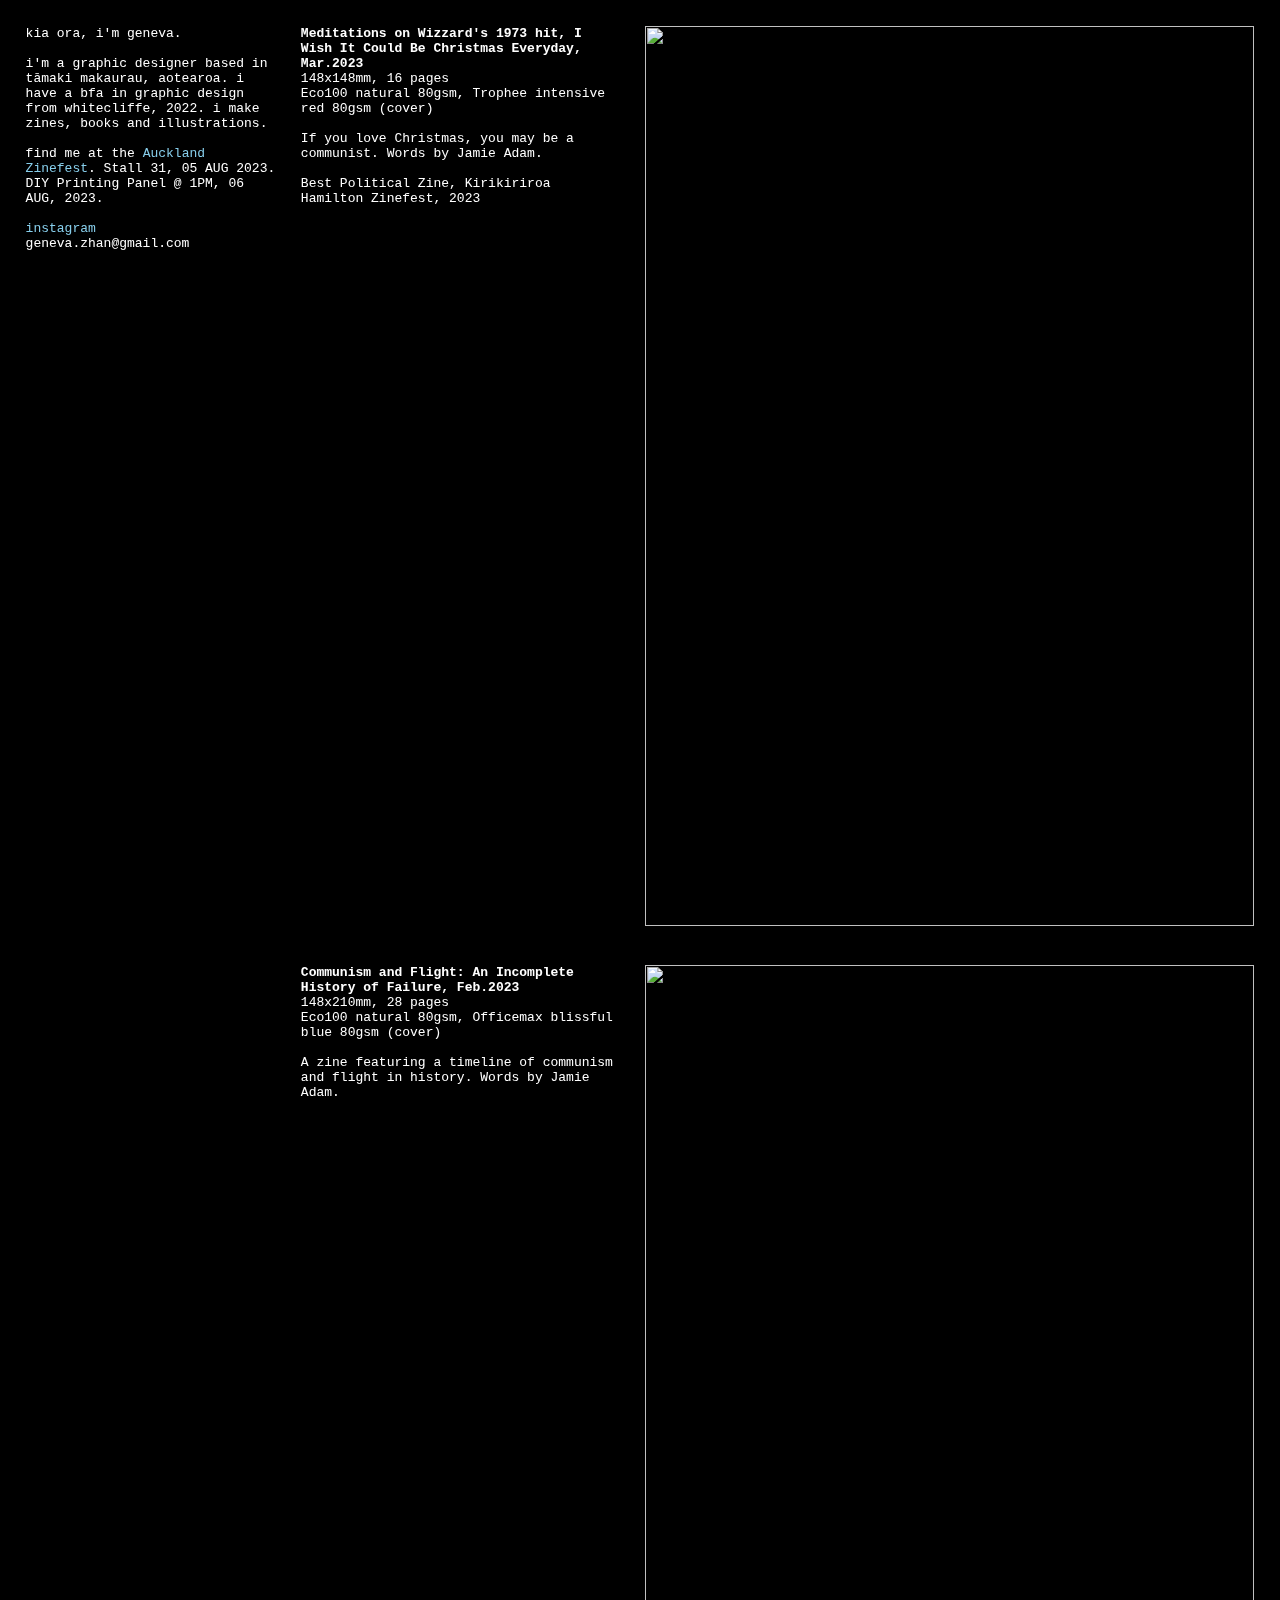
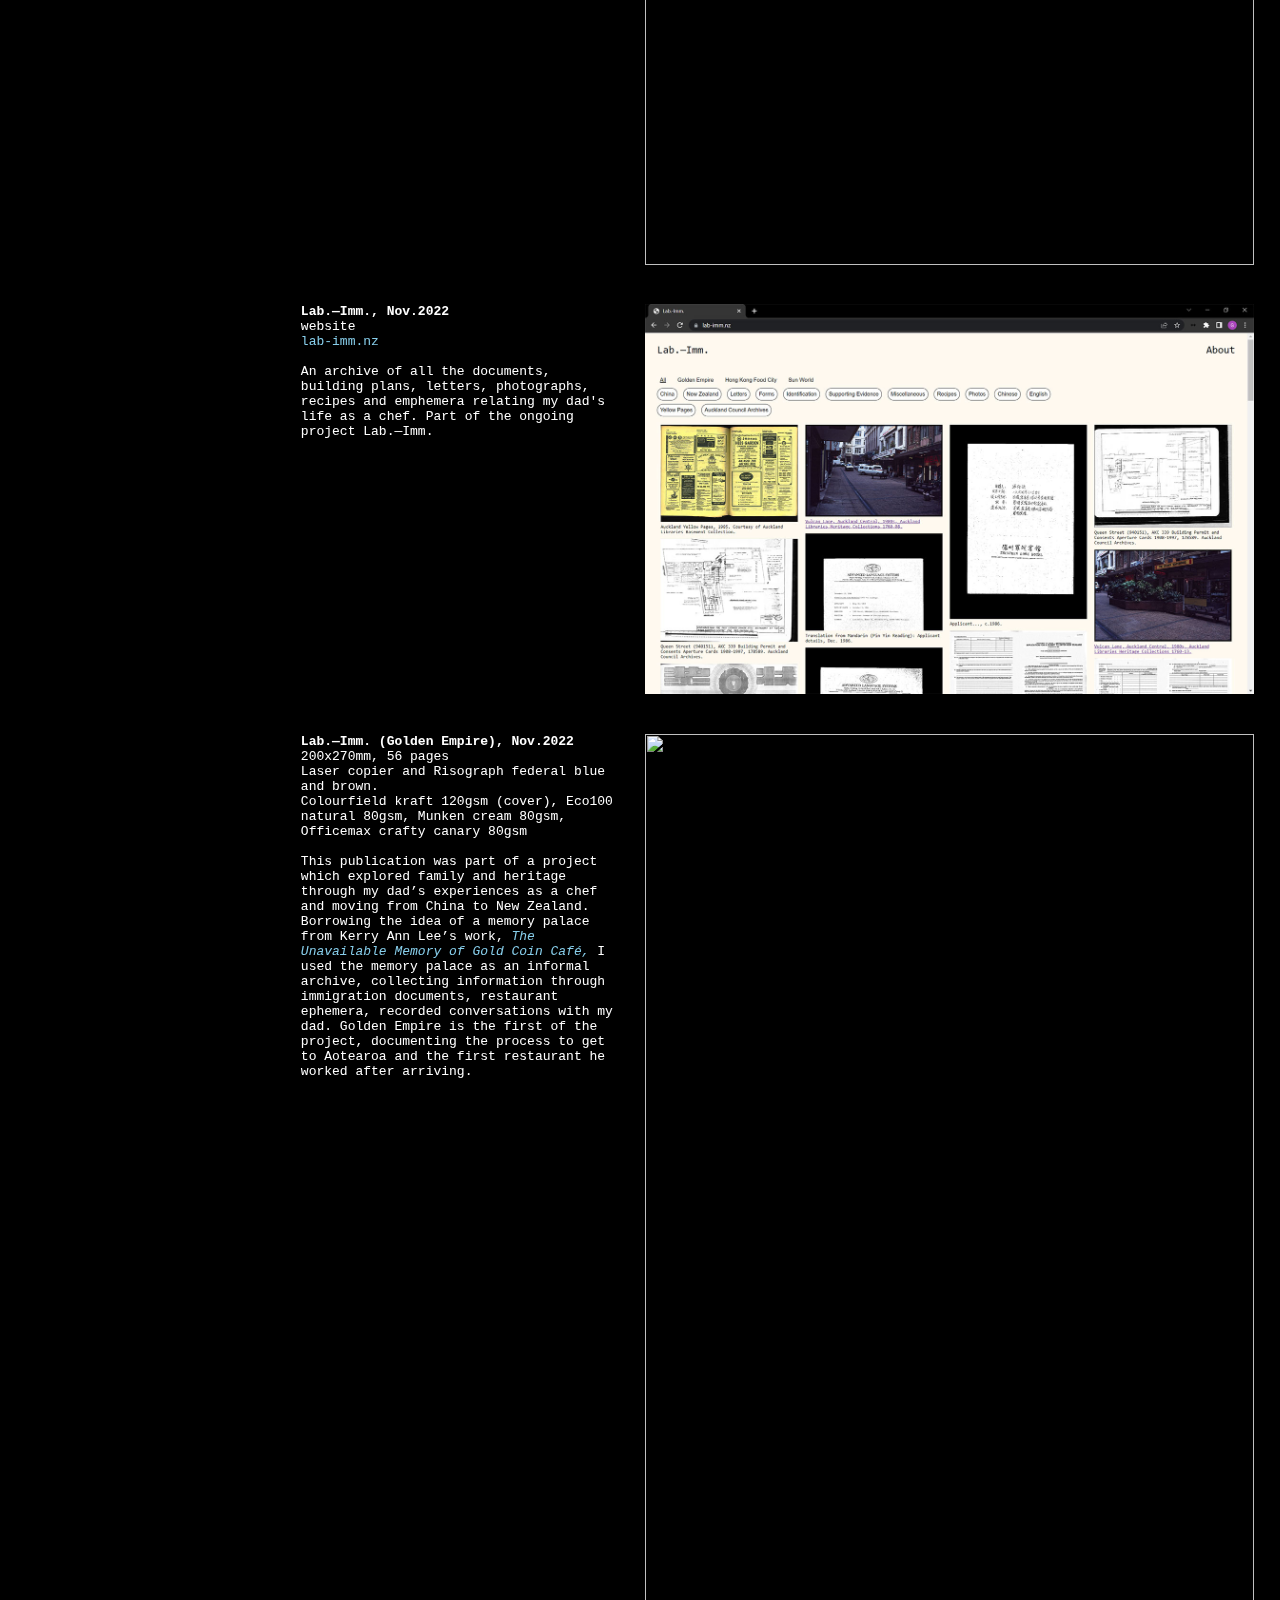
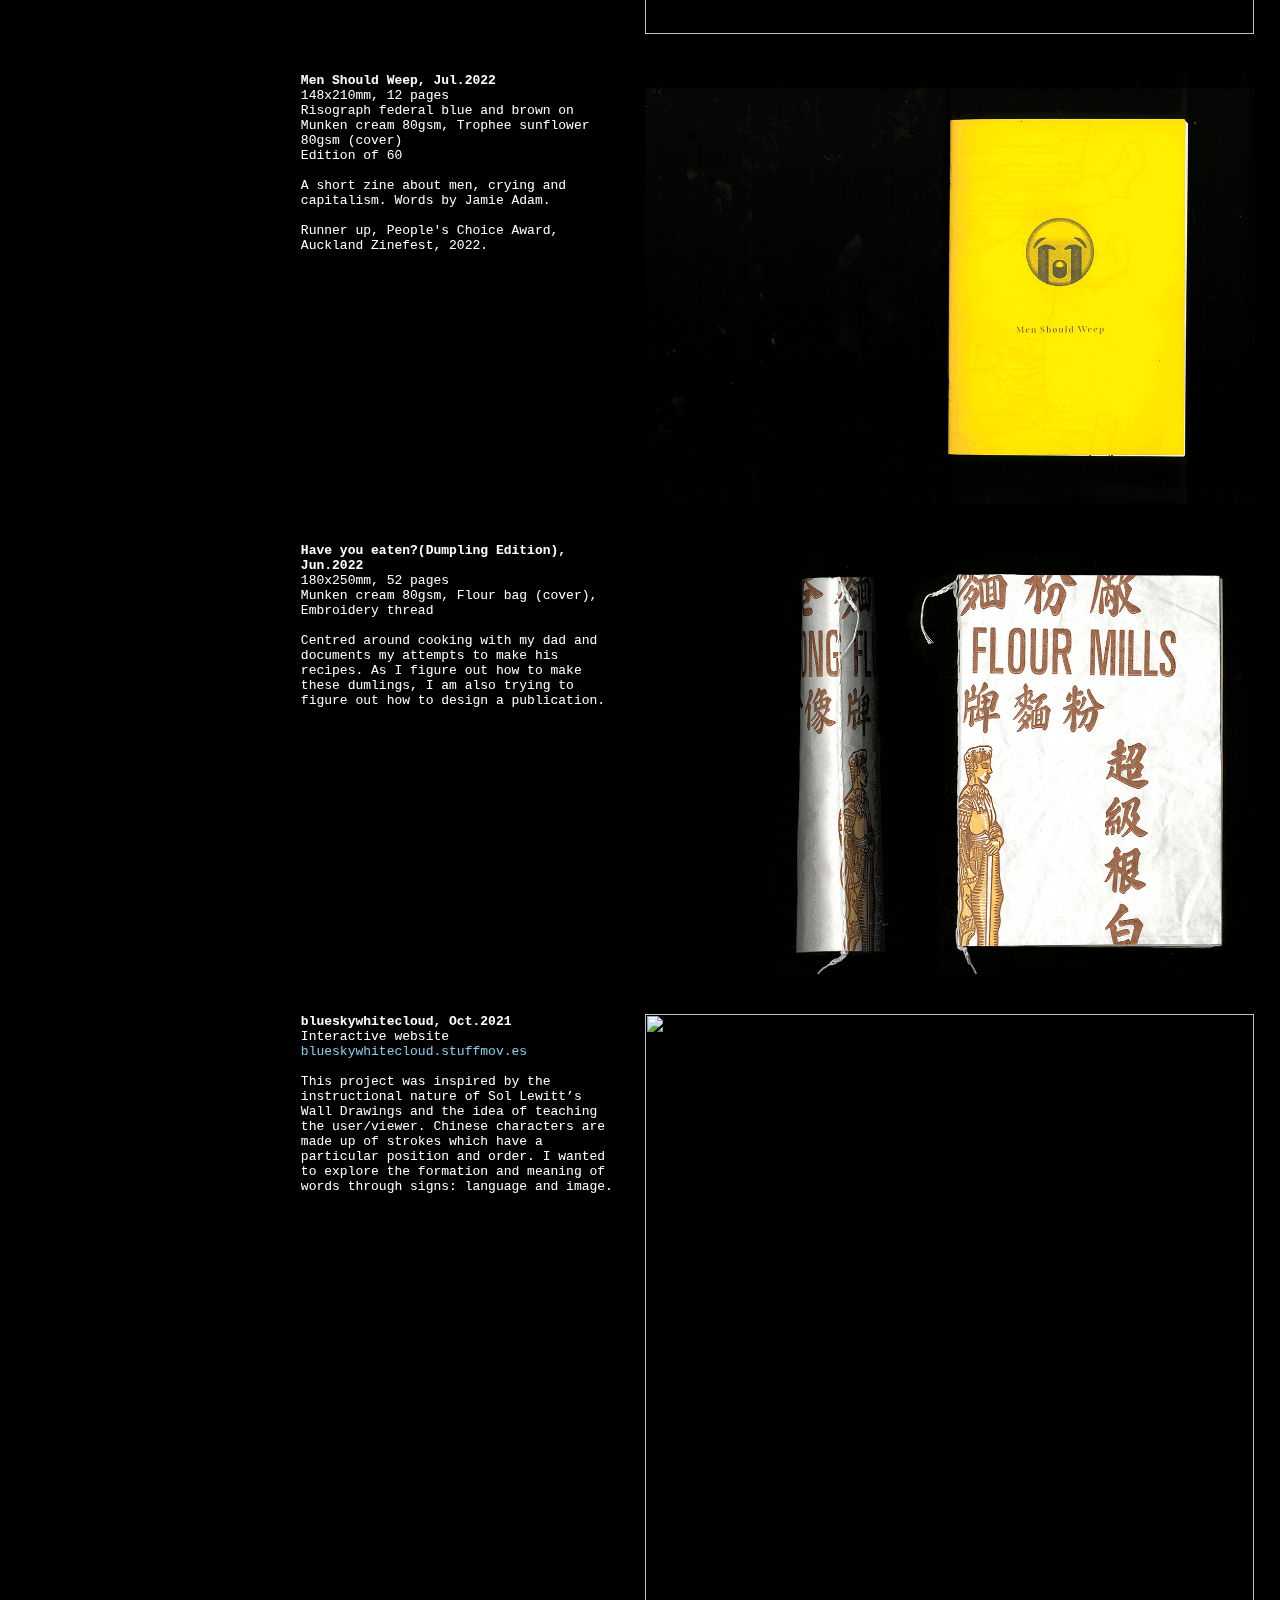
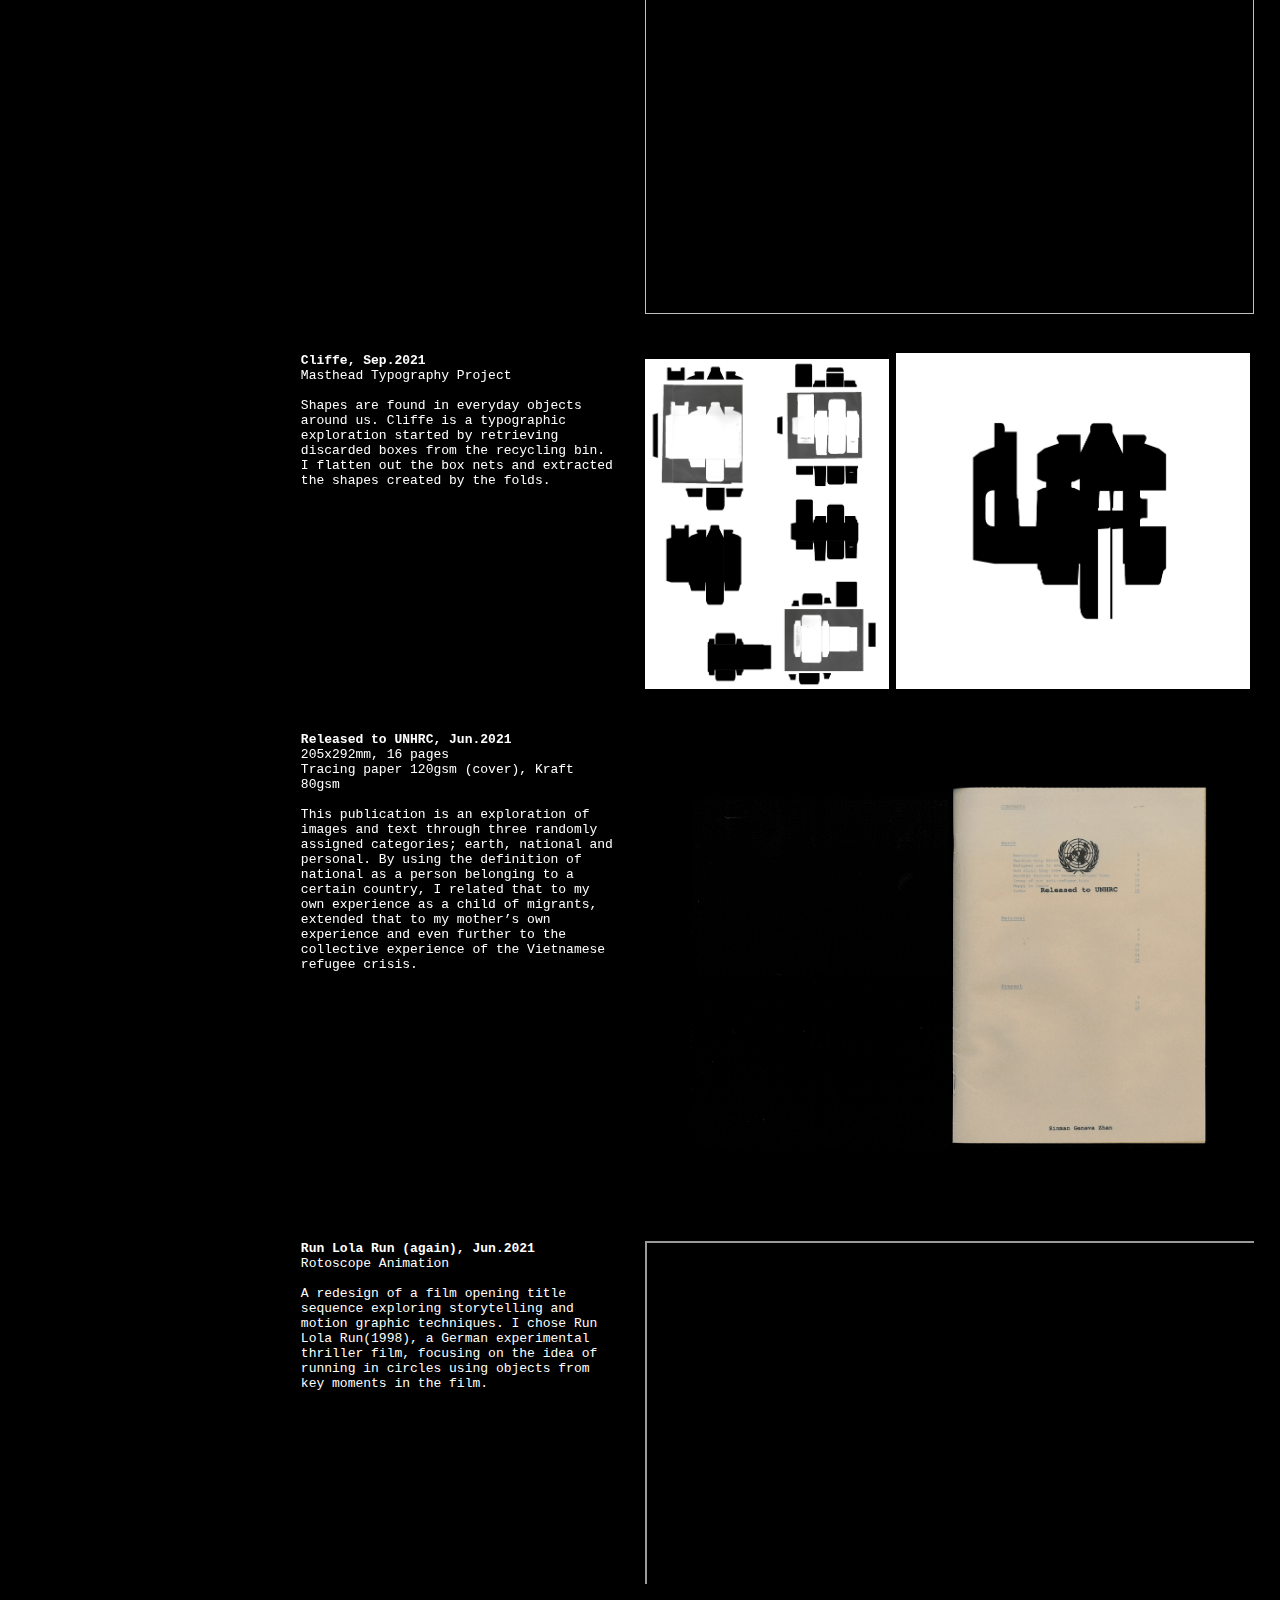
==== commit 503d0ce5: "added new listings to portfolio" ====
--- a/index.html
+++ b/index.html
@@ -22,7 +22,17 @@
       <p>geneva.zhan@gmail.com</p>
     </div>
     <div class="gz-project-container">
-<!--
+
+      <!-- <div class="gz-project-contents gz-project--info">
+        <p class="bold">Ozymandias, the Overview Effect</p>
+        <p>Eco100 natural 80gsm, Officemax blissful blue 80gsm (cover)</p>
+        <br>
+        <p>. Words by Jamie Adam.</p>
+      </div>
+      <div class="gz-project-contents gz-project--images">
+        <img src="./images/overview-effect.gif" alt="">
+      </div> -->
+
       <div class="gz-project-contents gz-project--info">
         <p class="bold">Meditations on Wizzard's 1973 hit, I Wish It Could Be Christmas Everyday, Mar.2023</p>
         <p>148x148mm, 16 pages</p>
@@ -33,7 +43,7 @@
         <p>Best Political Zine, Kirikiriroa Hamilton Zinefest, 2023</p>
       </div>
       <div class="gz-project-contents gz-project--images">
-        <img src="./images/.gif" alt="">
+        <img src="./images/christmas-everyday.gif" alt="">
       </div>
 
       <div class="gz-project-contents gz-project--info">
@@ -44,8 +54,8 @@
         <p>A zine featuring a timeline of communism and flight in history. Words by Jamie Adam.</p>
       </div>
       <div class="gz-project-contents gz-project--images">
-        <img src="./images/.gif" alt="">
-      </div> -->
+        <img src="./images/communism-and-flight.gif" alt="">
+      </div>
 
       <div class="gz-project-contents gz-project--info">
         <p class="bold">Lab.&mdash;Imm., Nov.2022</p>
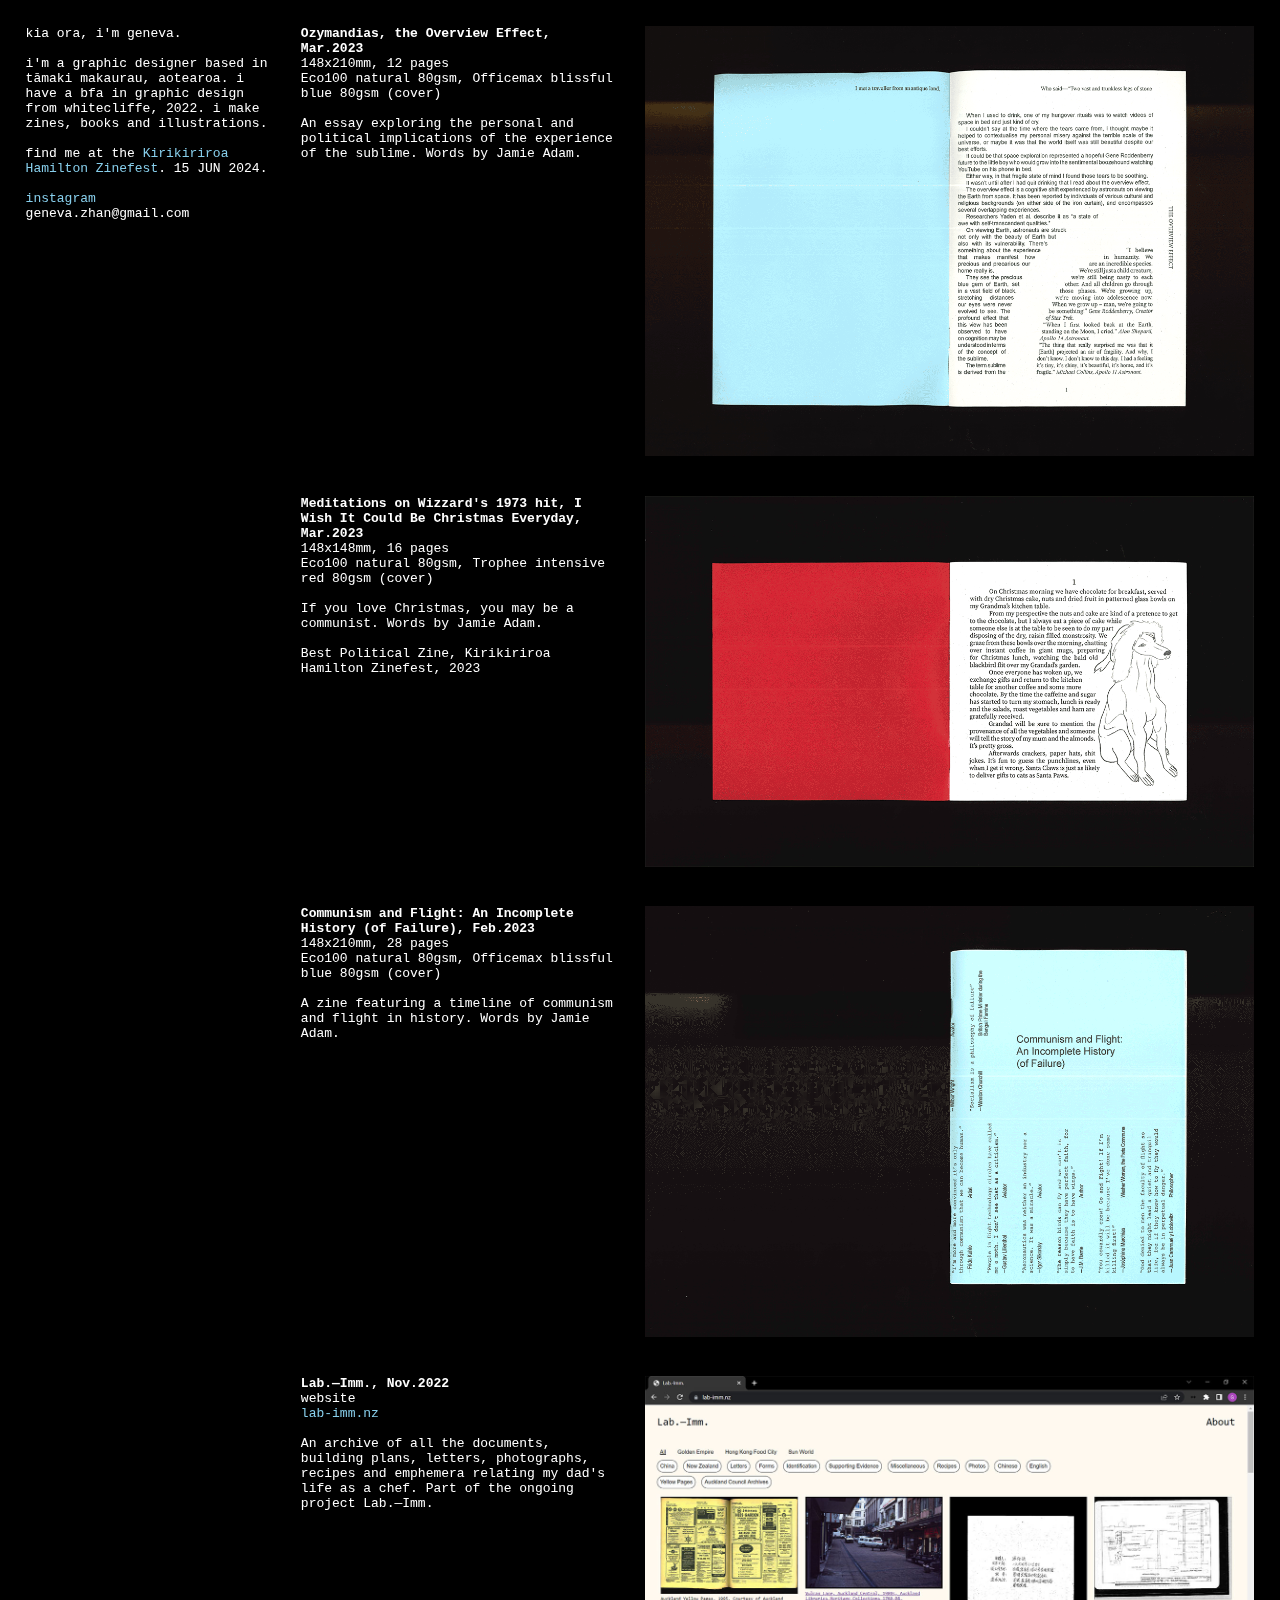
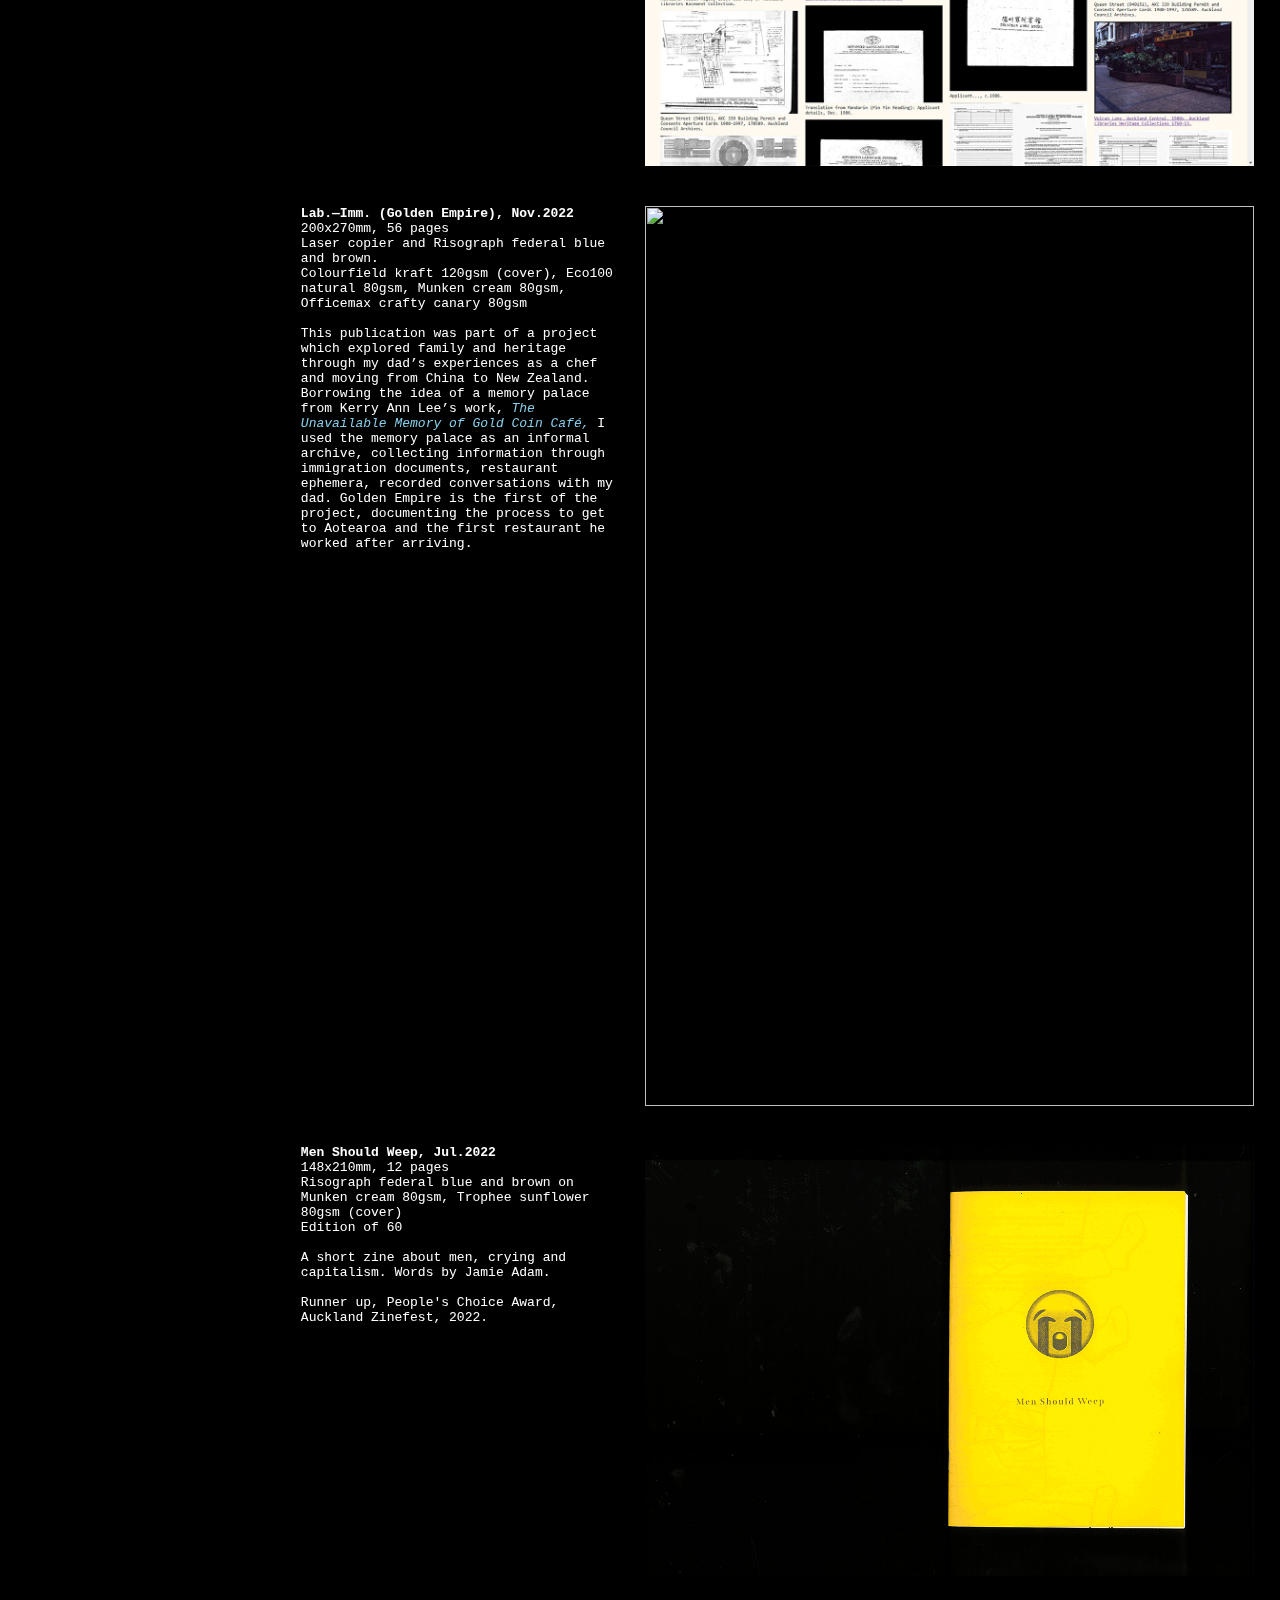
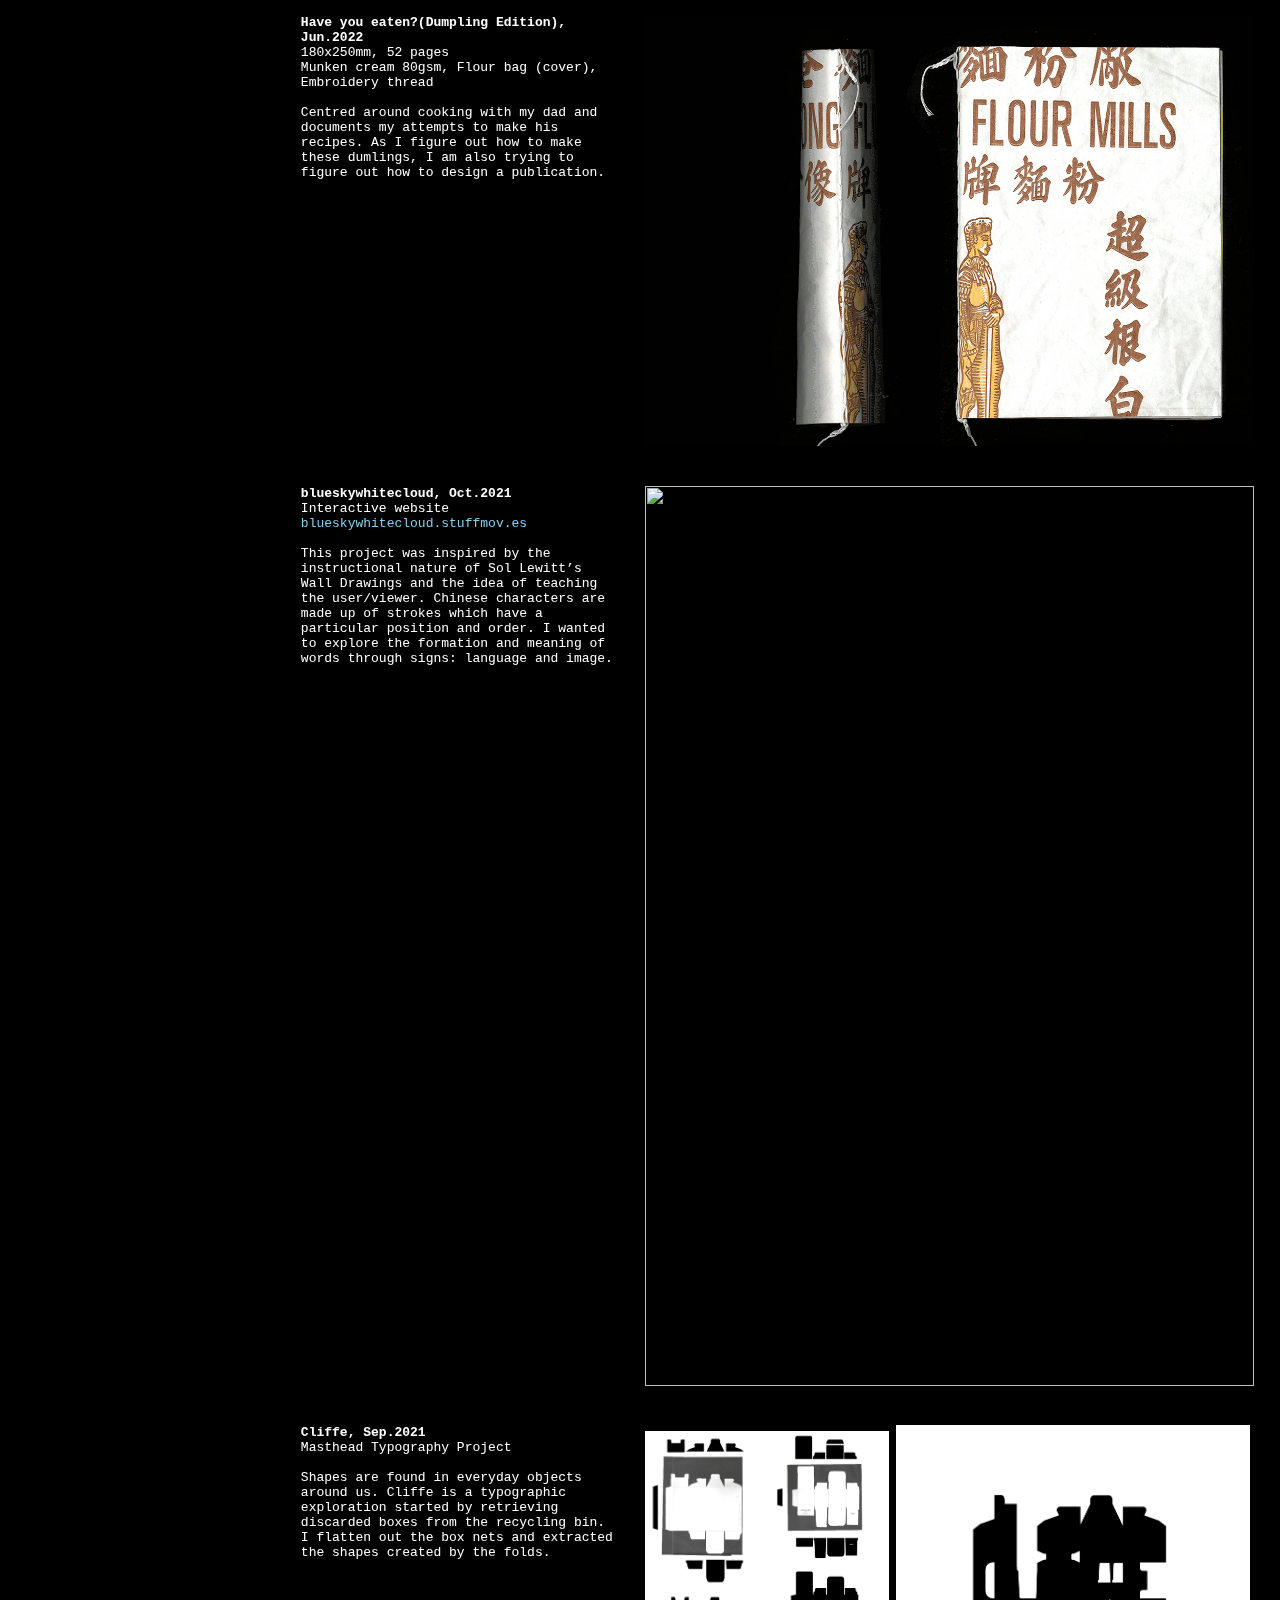
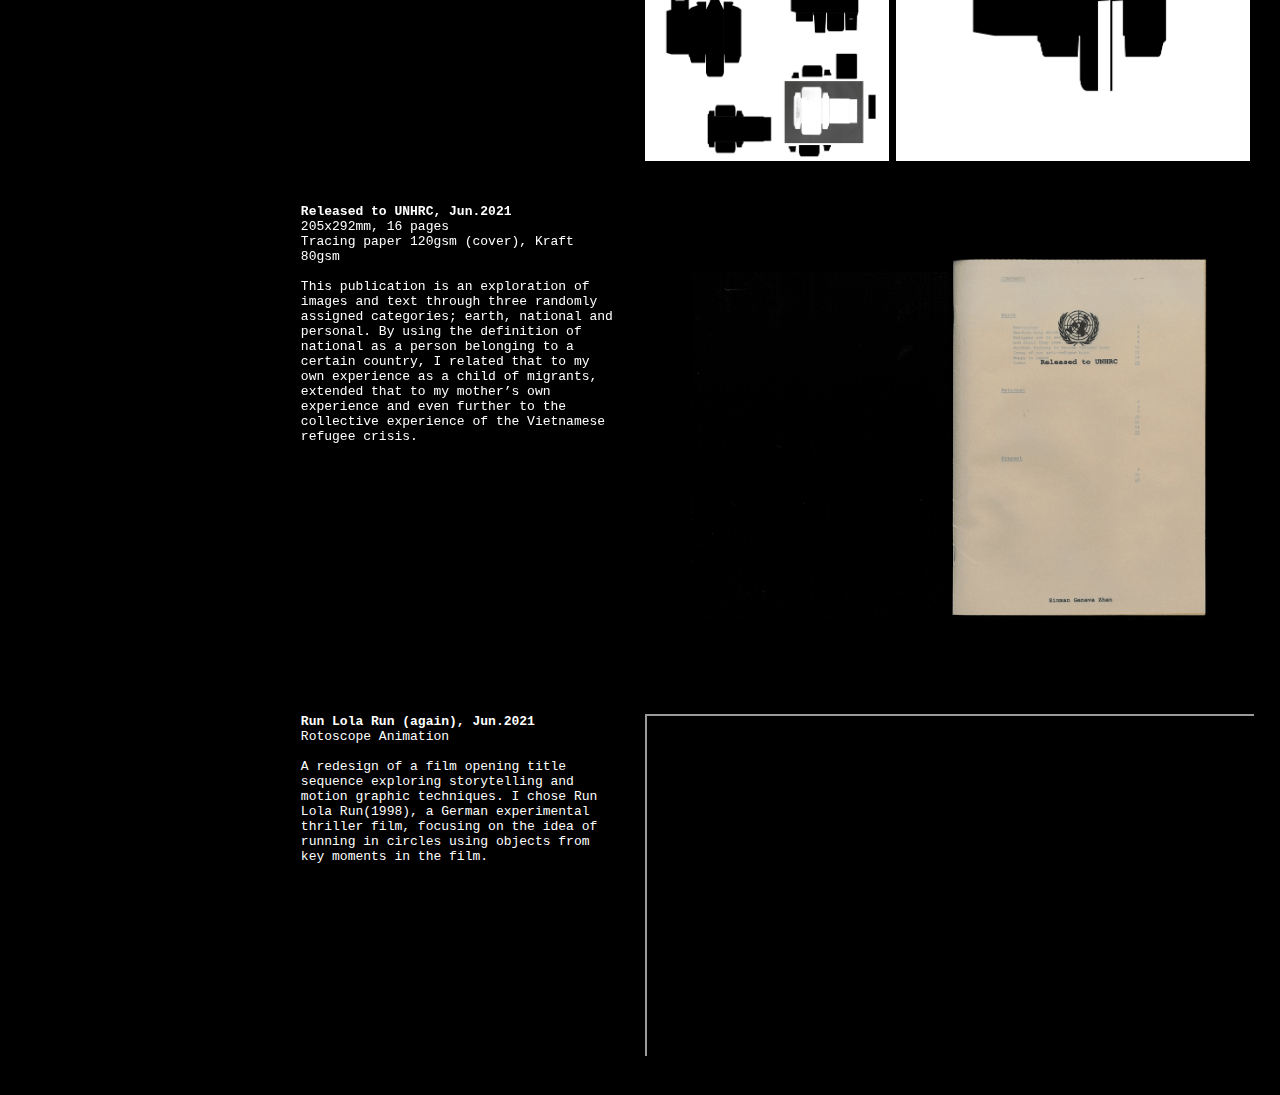
==== commit 9f4fa78c: "added description for overview effect" ====
--- a/index.html
+++ b/index.html
@@ -16,7 +16,7 @@
       <br>
       <p>i'm a graphic designer based in tāmaki makaurau, aotearoa. i have a bfa in graphic design from whitecliffe, 2022. i make zines, books and illustrations.</p>
       <br>
-      <p>find me at the <a href="https://www.aucklandzinefest.com/" target="_blank" rel="noopener noreferrer">Auckland Zinefest</a>. Stall 31, 05 AUG 2023. DIY Printing Panel @ 1PM, 06 AUG, 2023.</p>
+      <p>find me at the <a href="https://www.facebook.com/profile.php?id=100064957560870" target="_blank" rel="noopener noreferrer">Kirikiriroa Hamilton Zinefest</a>. 15 JUN 2024.</p>
       <br>
       <a href="https://www.instagram.com/ggggeneva/" target="_blank" rel="noopener noreferrer">instagram</a>
       <p>geneva.zhan@gmail.com</p>
@@ -24,14 +24,28 @@
     <div class="gz-project-container">
 
       <!-- <div class="gz-project-contents gz-project--info">
-        <p class="bold">Ozymandias, the Overview Effect</p>
+        <p class="bold">Chopsticks; the Original Multi-Tool, Aug.2023</p>
+        <p>105x148mm, 12 pages</p>
+        <p>Eco100 natural 80gsm, Officemax crafty canary 80gsm (cover)</p>
+        <br>
+        <p>An informative zine about the many uses of a pair of chopsticks.</p>
+        <br>
+        <p>Created for the 24hr Zine Making Challenge at Auckland Zinefest. Random categories: How to & Food</p>
+      </div>
+      <div class="gz-project-contents gz-project--images">
+        <img src="./images/chopsticks.gif" alt="">
+      </div> -->
+
+      <div class="gz-project-contents gz-project--info">
+        <p class="bold">Ozymandias, the Overview Effect, Mar.2023</p>
+        <p>148x210mm, 12 pages</p>
         <p>Eco100 natural 80gsm, Officemax blissful blue 80gsm (cover)</p>
         <br>
-        <p>. Words by Jamie Adam.</p>
+        <p> An essay exploring the personal and political implications of the experience of the sublime. Words by Jamie Adam.</p>
       </div>
       <div class="gz-project-contents gz-project--images">
         <img src="./images/overview-effect.gif" alt="">
-      </div> -->
+      </div>
 
       <div class="gz-project-contents gz-project--info">
         <p class="bold">Meditations on Wizzard's 1973 hit, I Wish It Could Be Christmas Everyday, Mar.2023</p>
@@ -47,7 +61,7 @@
       </div>
 
       <div class="gz-project-contents gz-project--info">
-        <p class="bold">Communism and Flight: An Incomplete History of Failure, Feb.2023</p>
+        <p class="bold">Communism and Flight: An Incomplete History (of Failure), Feb.2023</p>
         <p>148x210mm, 28 pages</p>
         <p>Eco100 natural 80gsm, Officemax blissful blue 80gsm (cover)</p>
         <br>
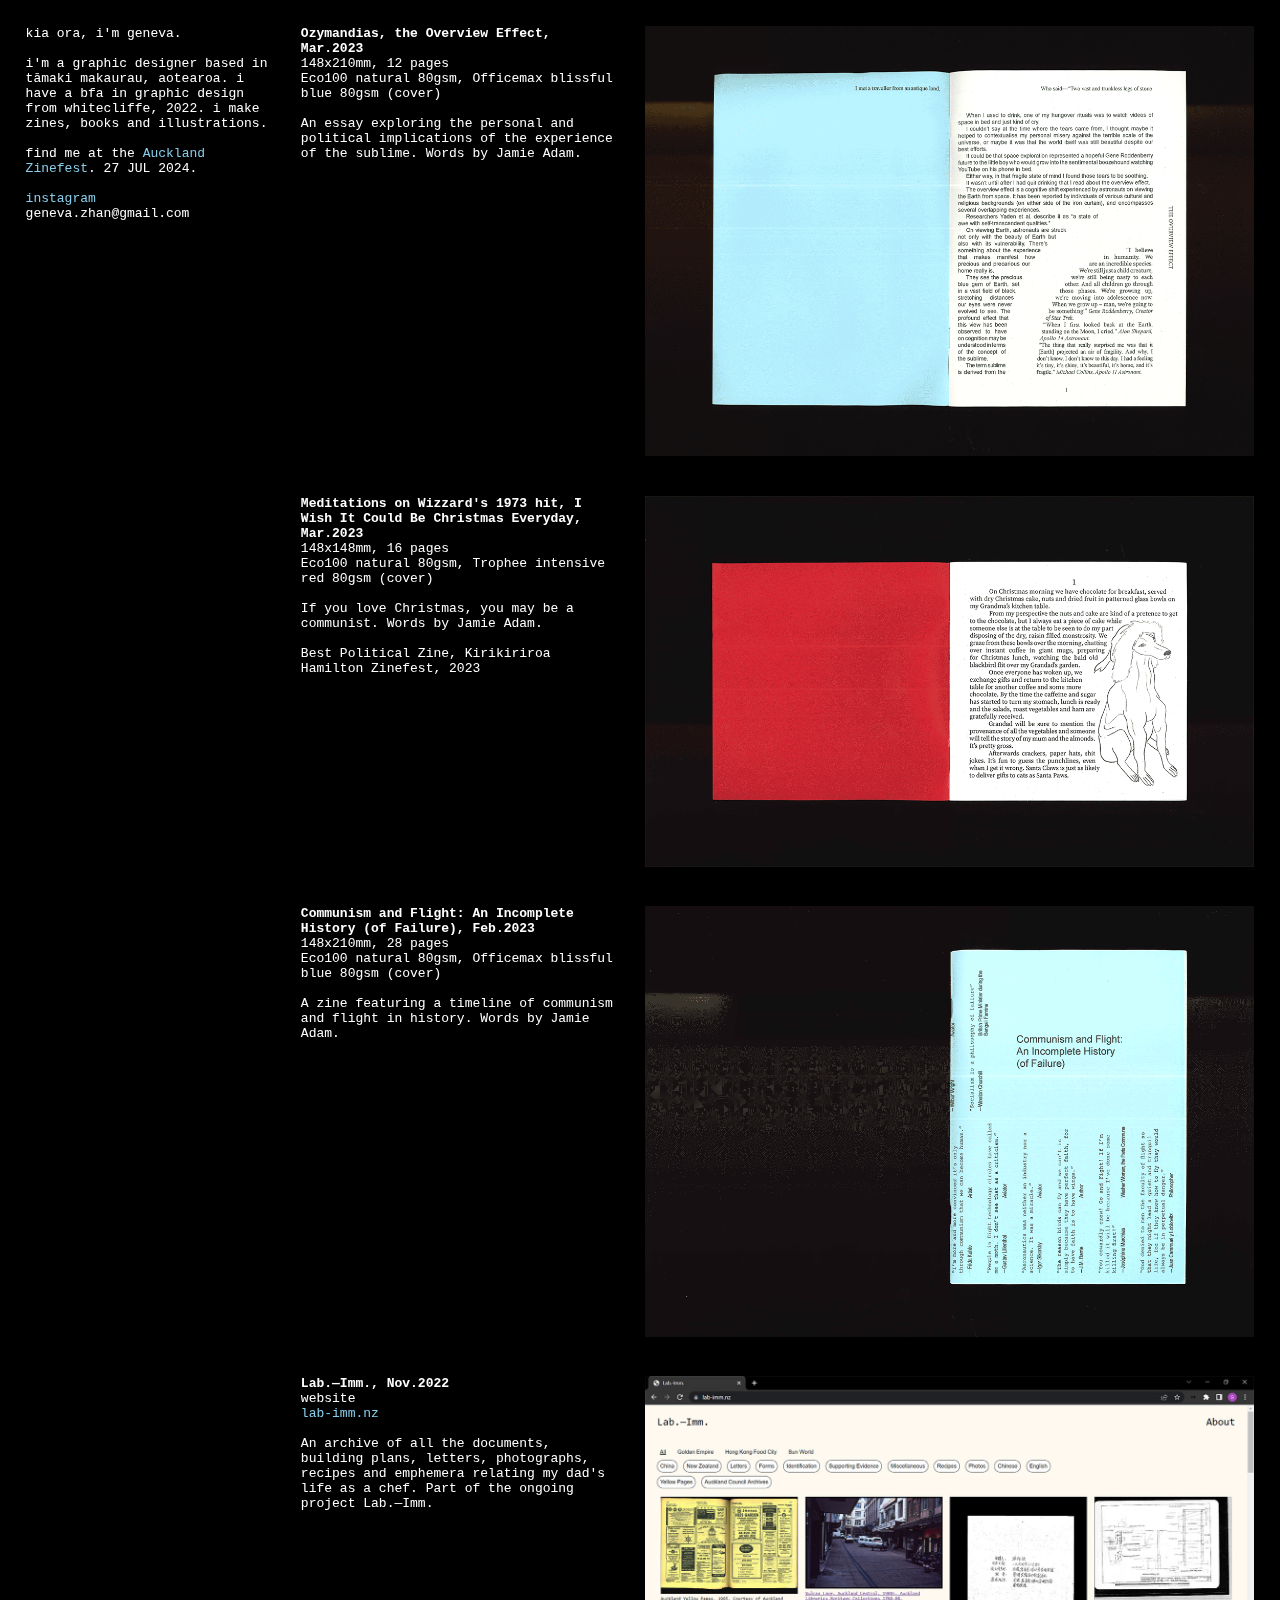
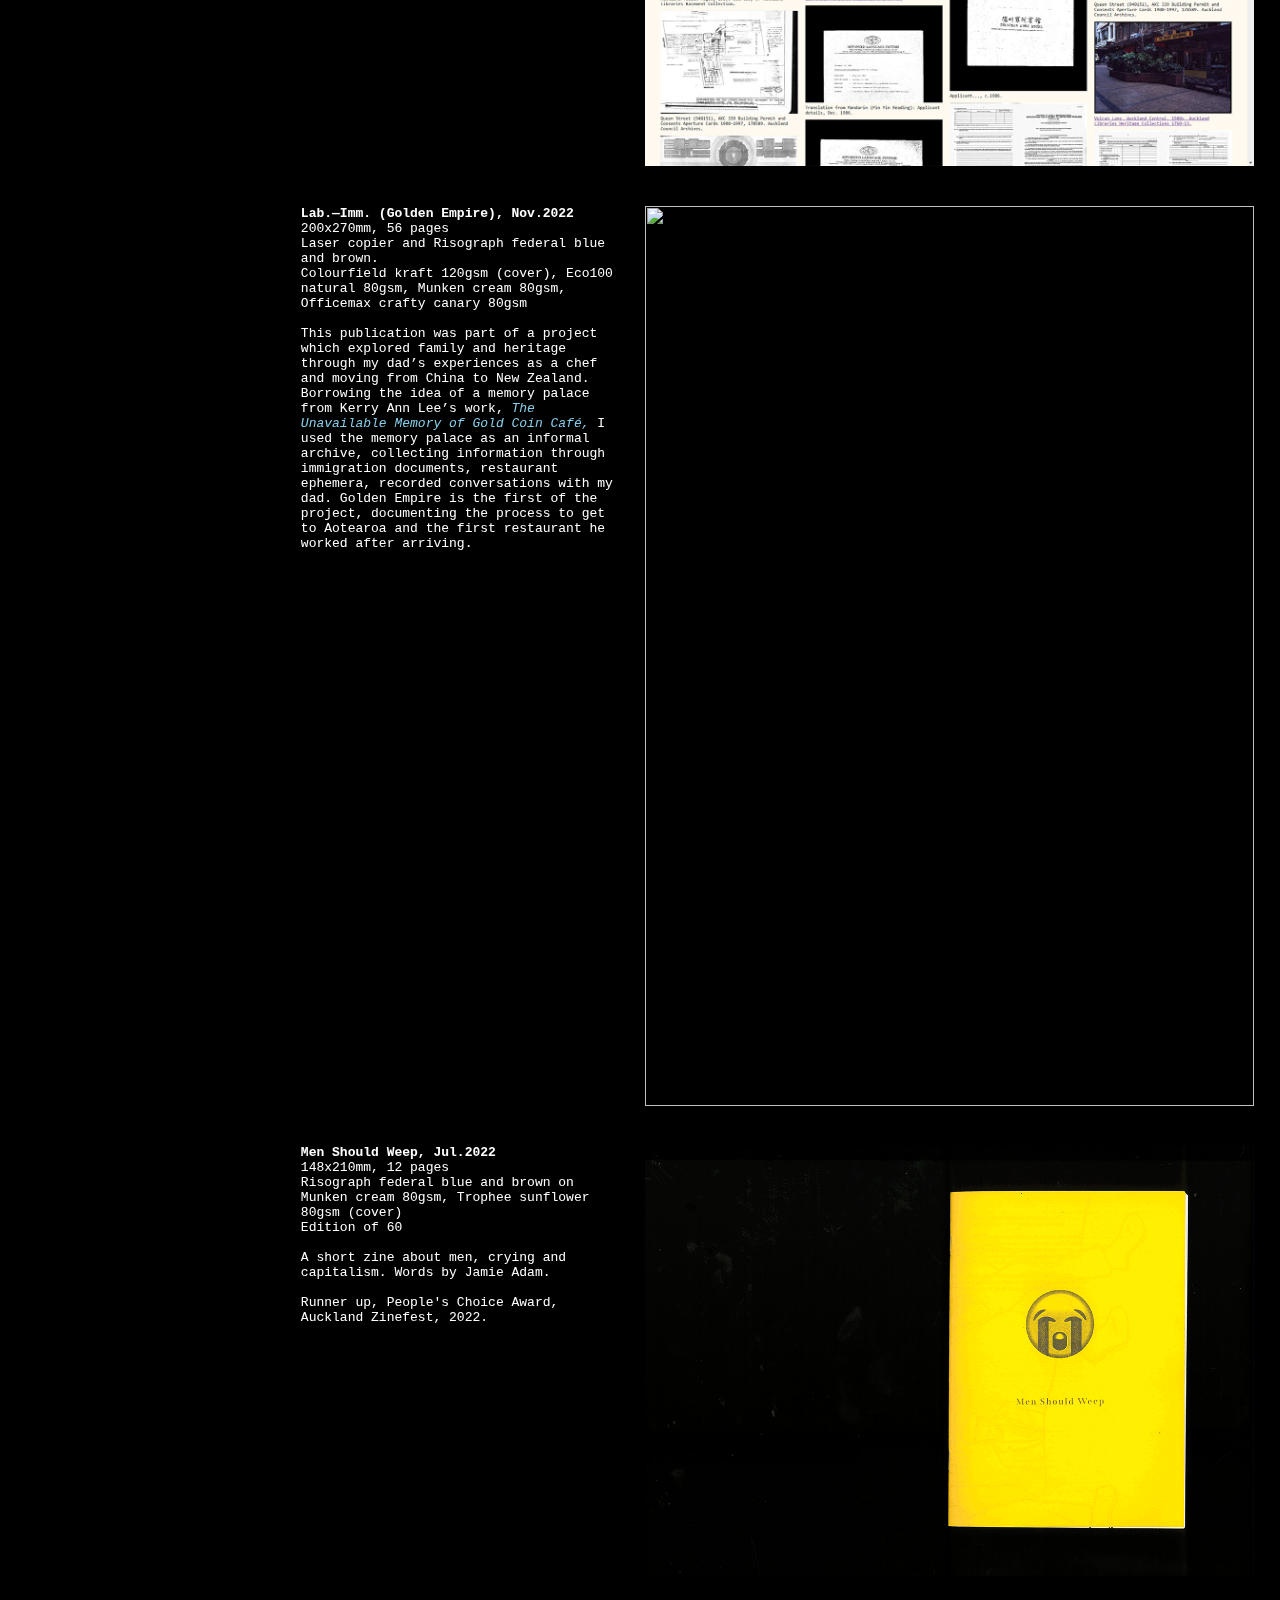
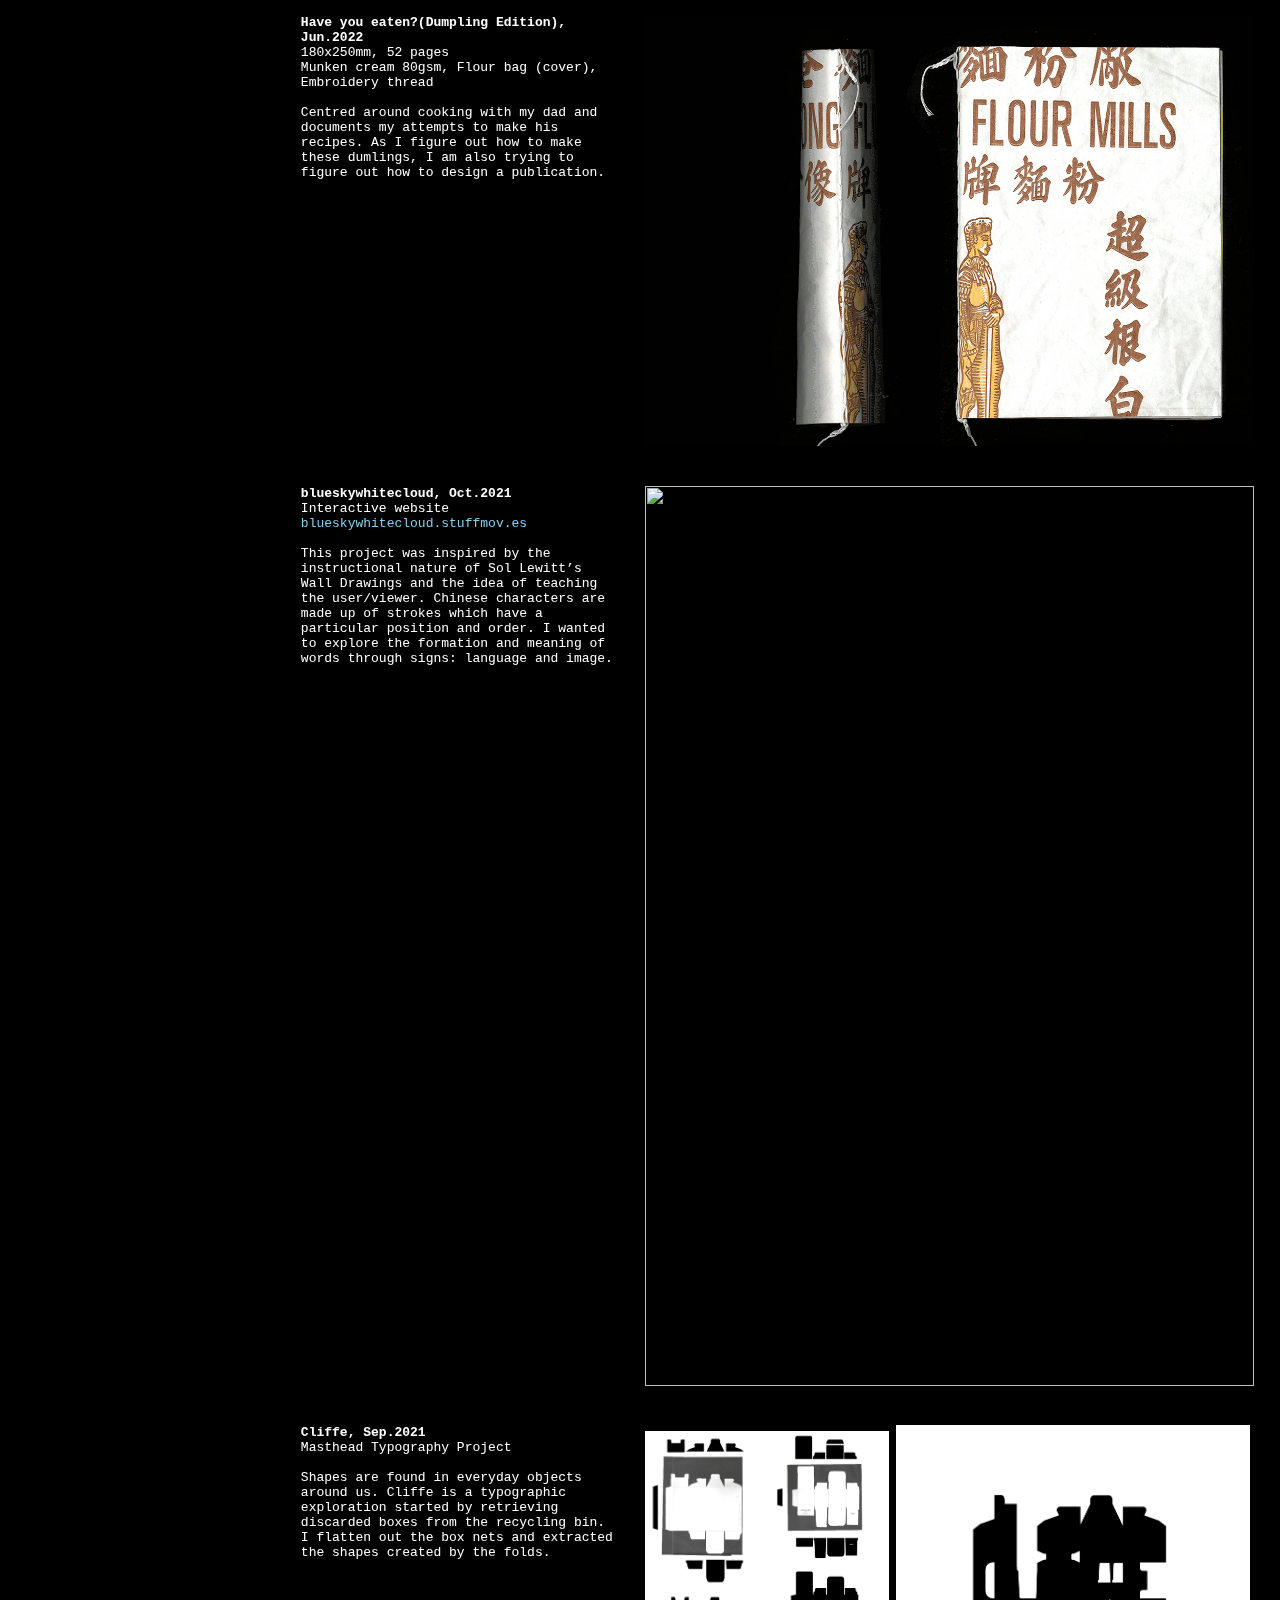
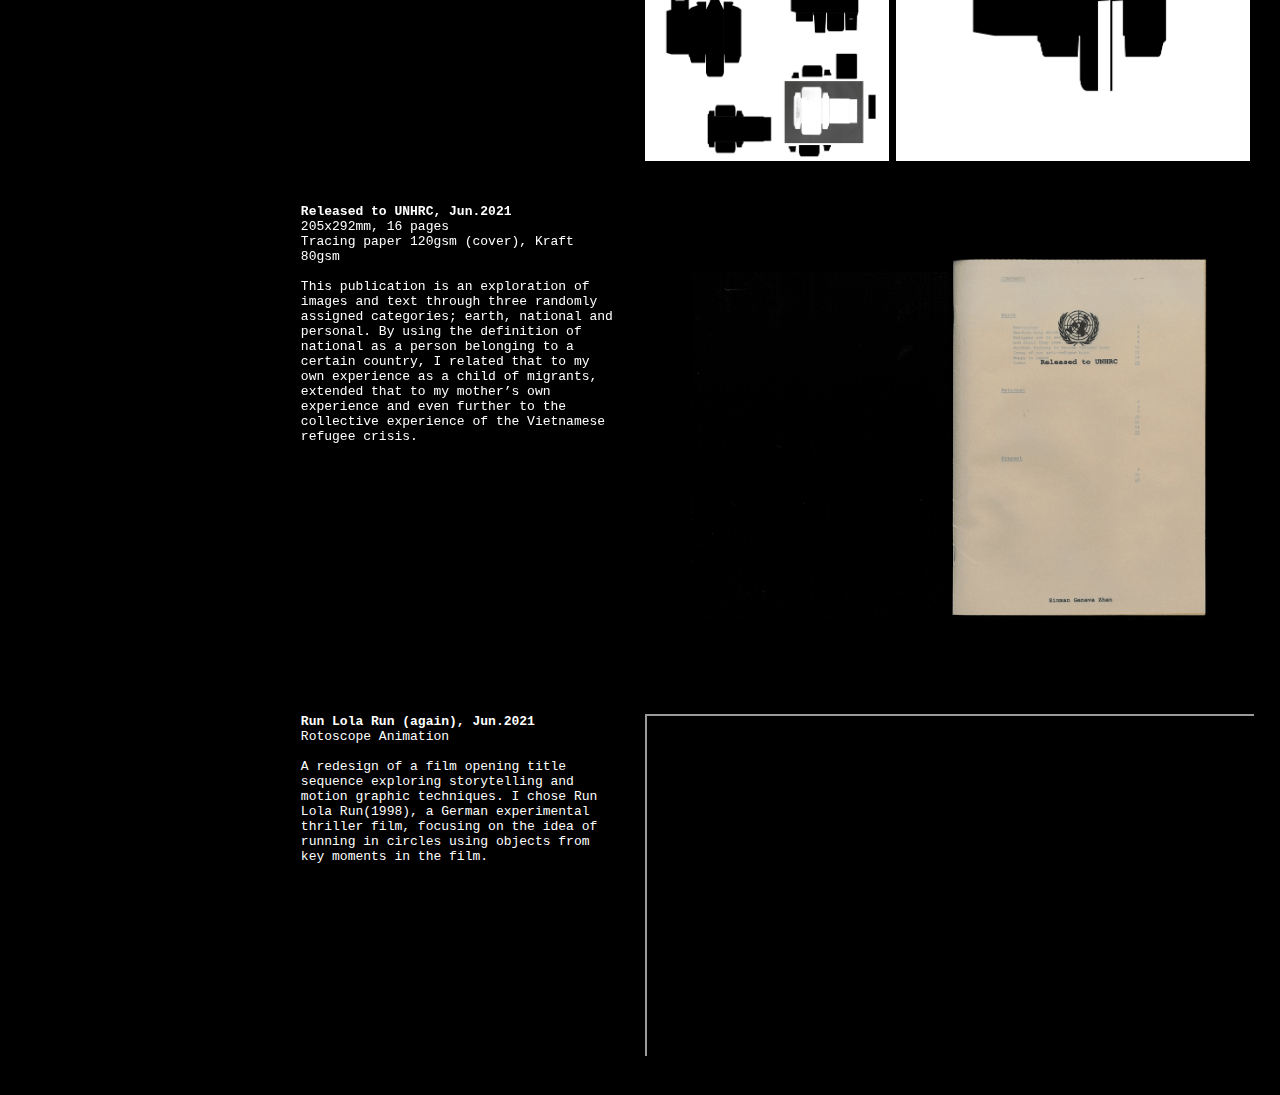
==== commit a5b5b451: "updated find me at" ====
--- a/index.html
+++ b/index.html
@@ -16,7 +16,7 @@
       <br>
       <p>i'm a graphic designer based in tāmaki makaurau, aotearoa. i have a bfa in graphic design from whitecliffe, 2022. i make zines, books and illustrations.</p>
       <br>
-      <p>find me at the <a href="https://www.facebook.com/profile.php?id=100064957560870" target="_blank" rel="noopener noreferrer">Kirikiriroa Hamilton Zinefest</a>. 15 JUN 2024.</p>
+      <p>find me at the <a href="https://www.aucklandzinefest.com/" target="_blank" rel="noopener noreferrer">Auckland Zinefest</a>. 27 JUL 2024.</p>
       <br>
       <a href="https://www.instagram.com/ggggeneva/" target="_blank" rel="noopener noreferrer">instagram</a>
       <p>geneva.zhan@gmail.com</p>
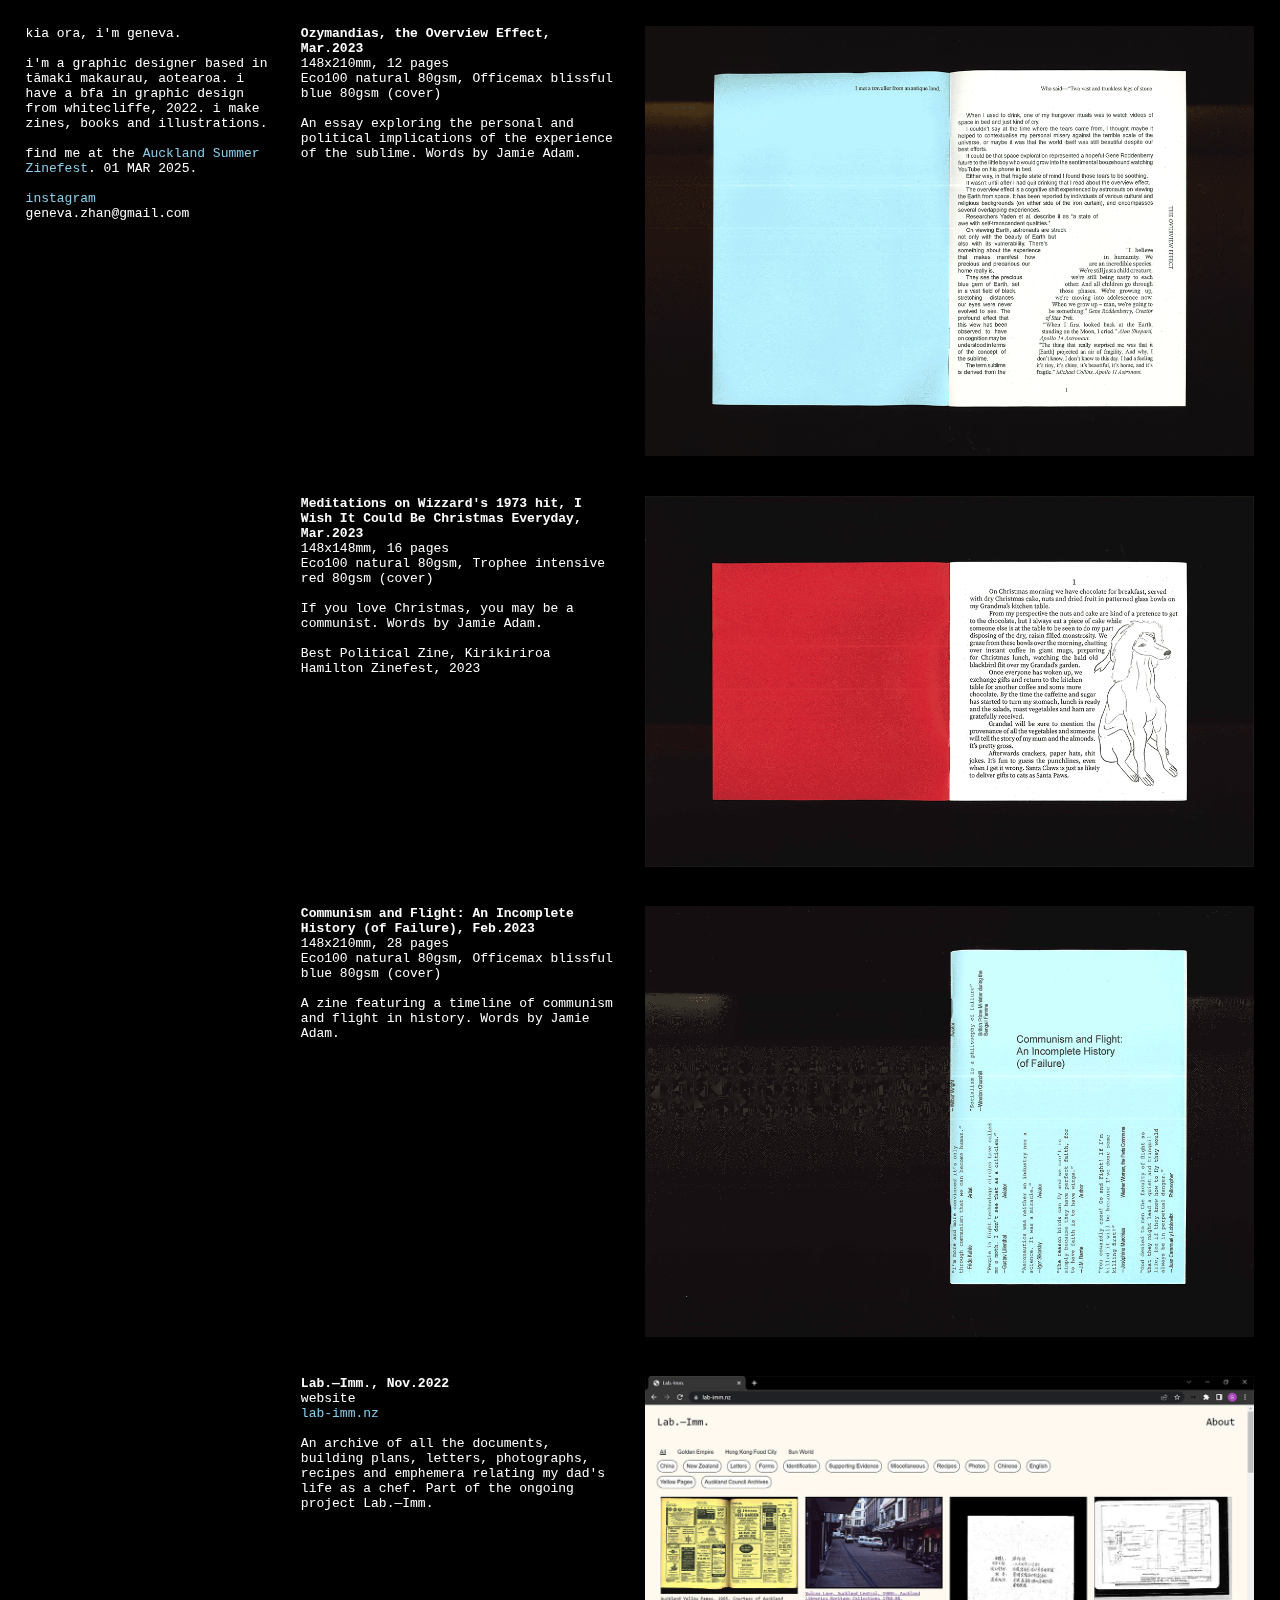
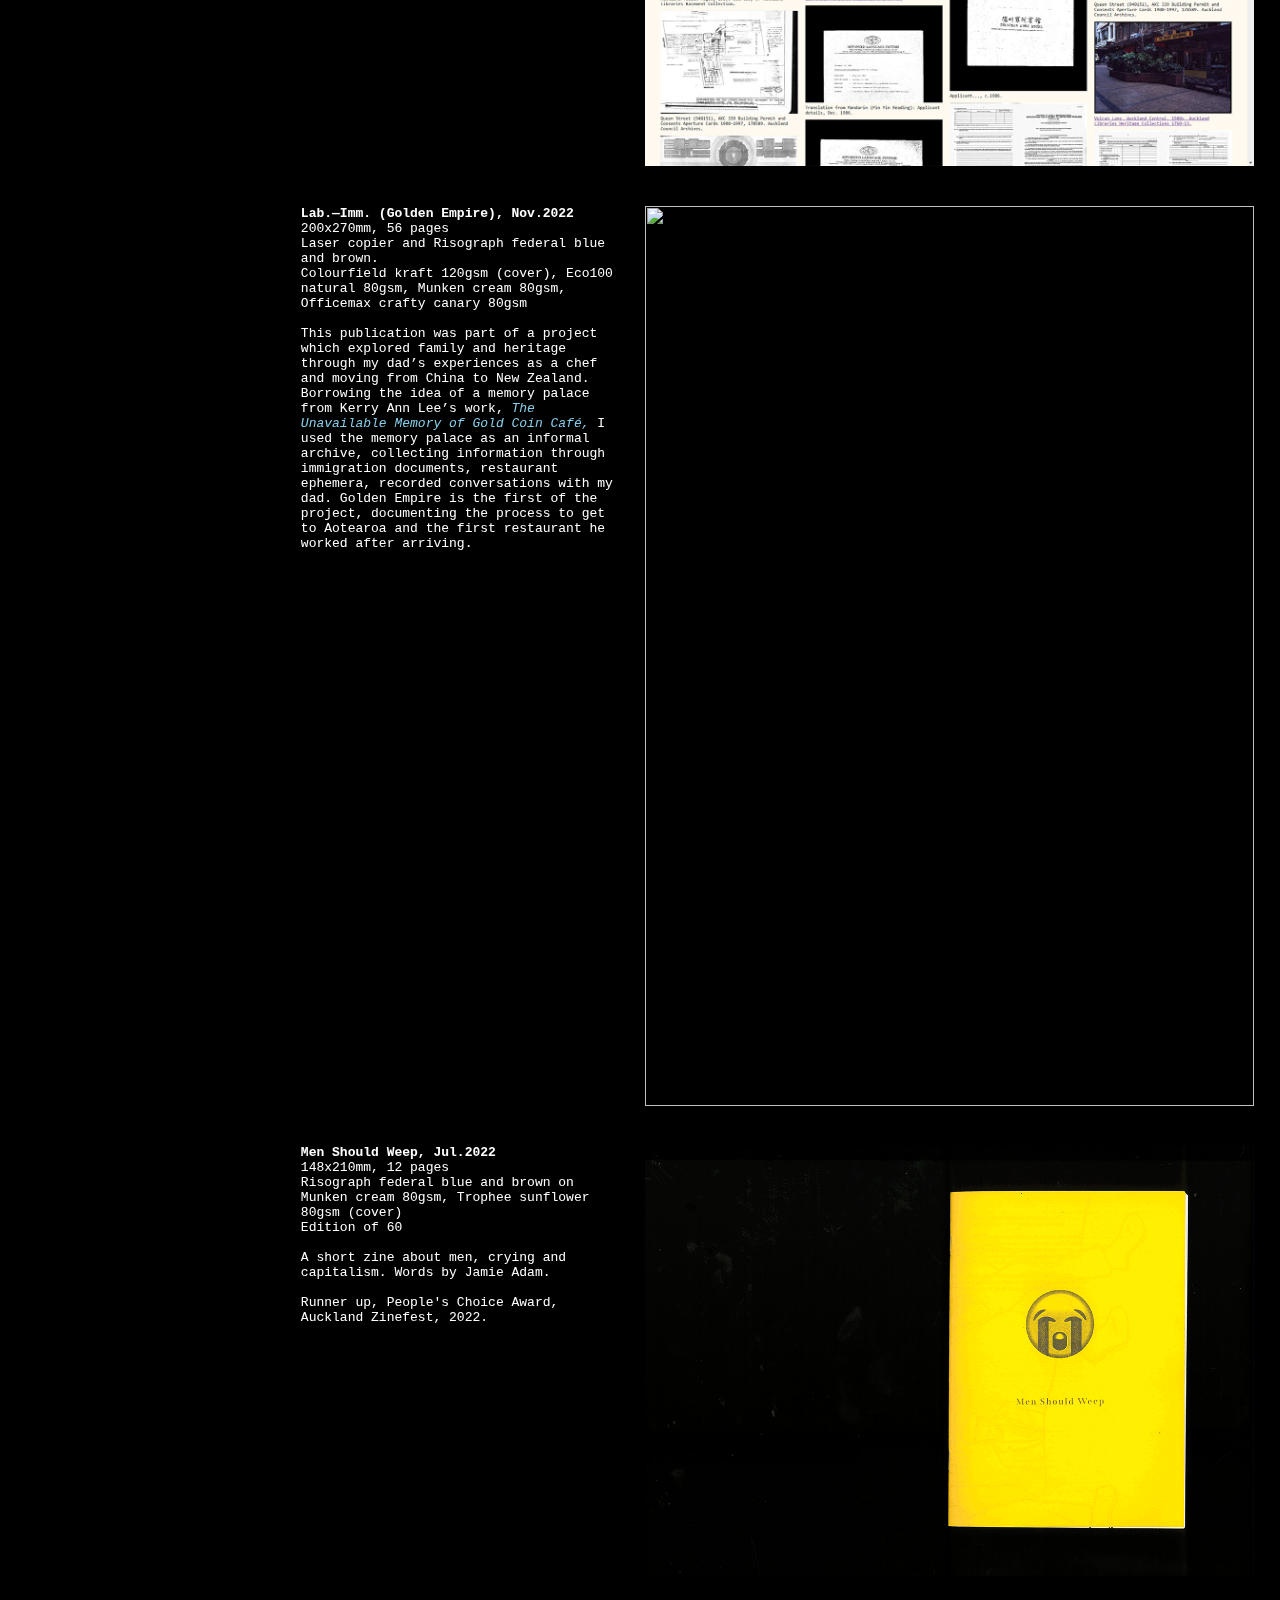
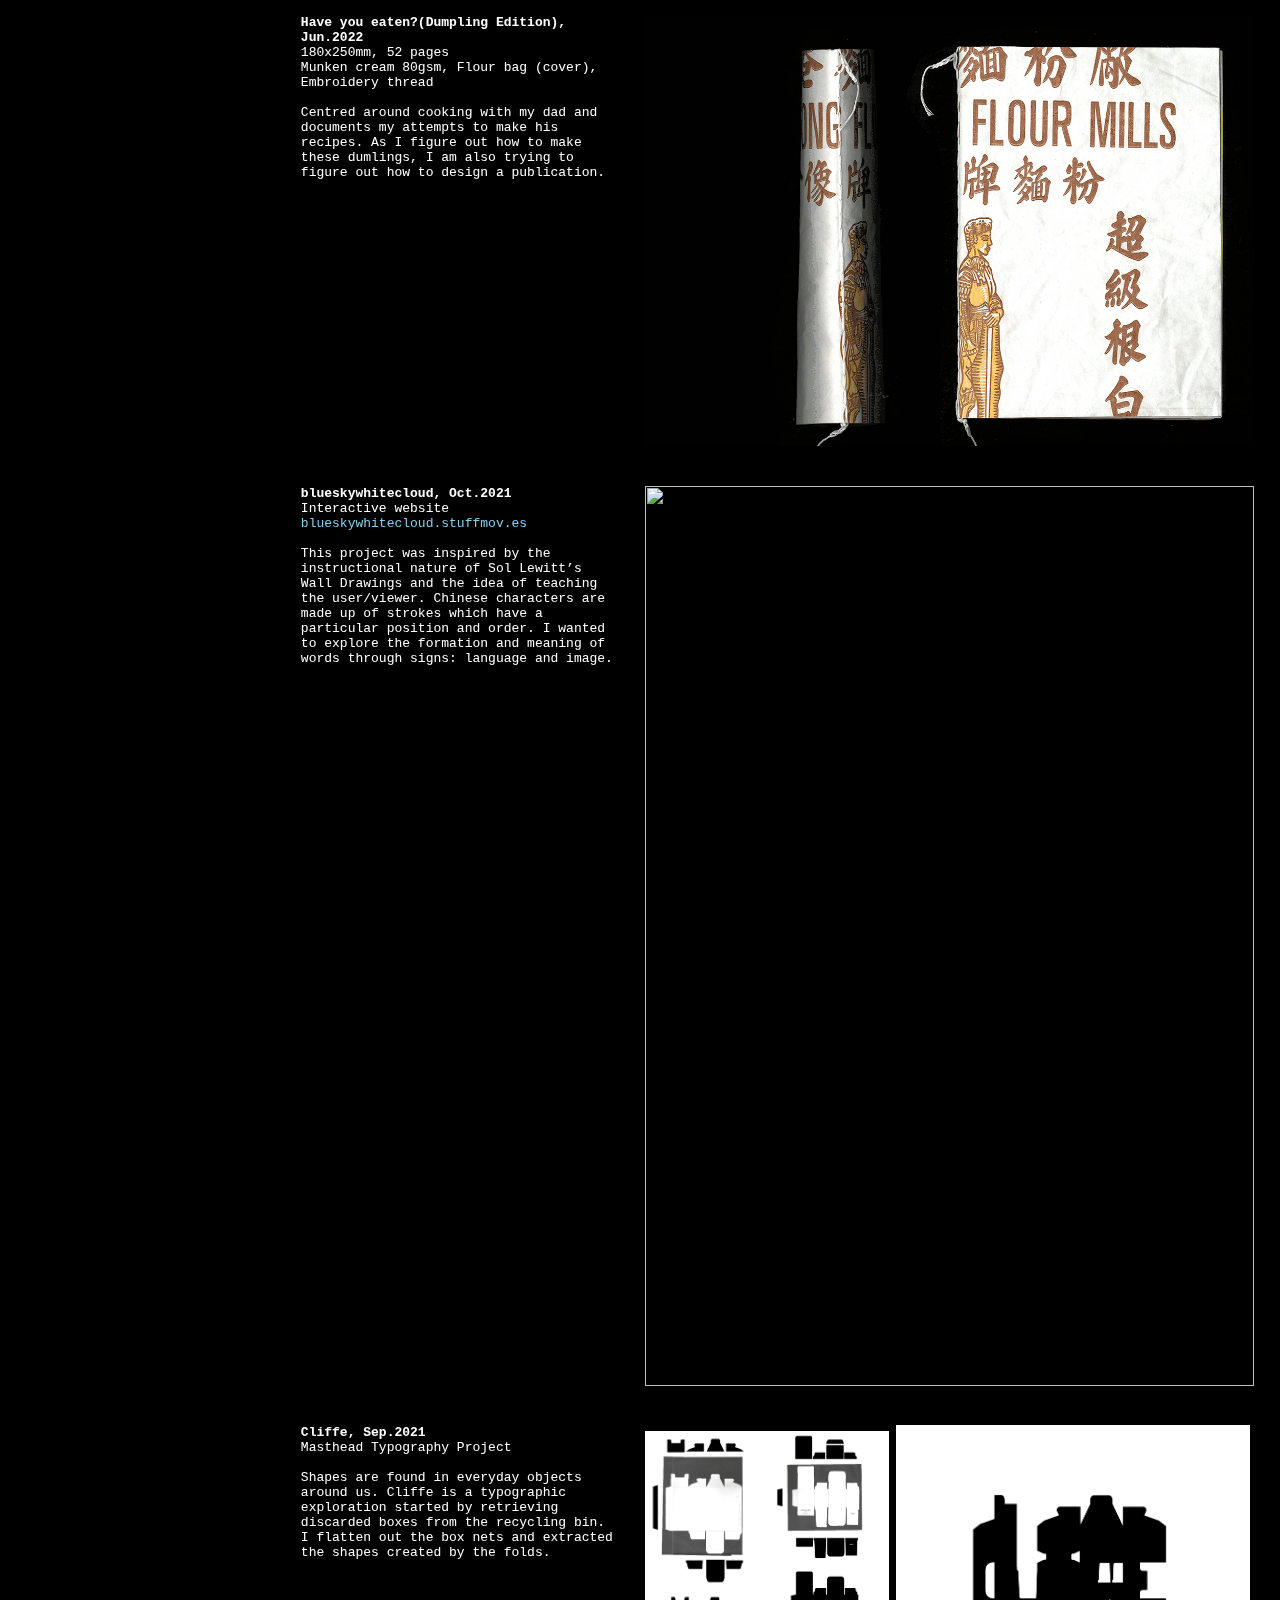
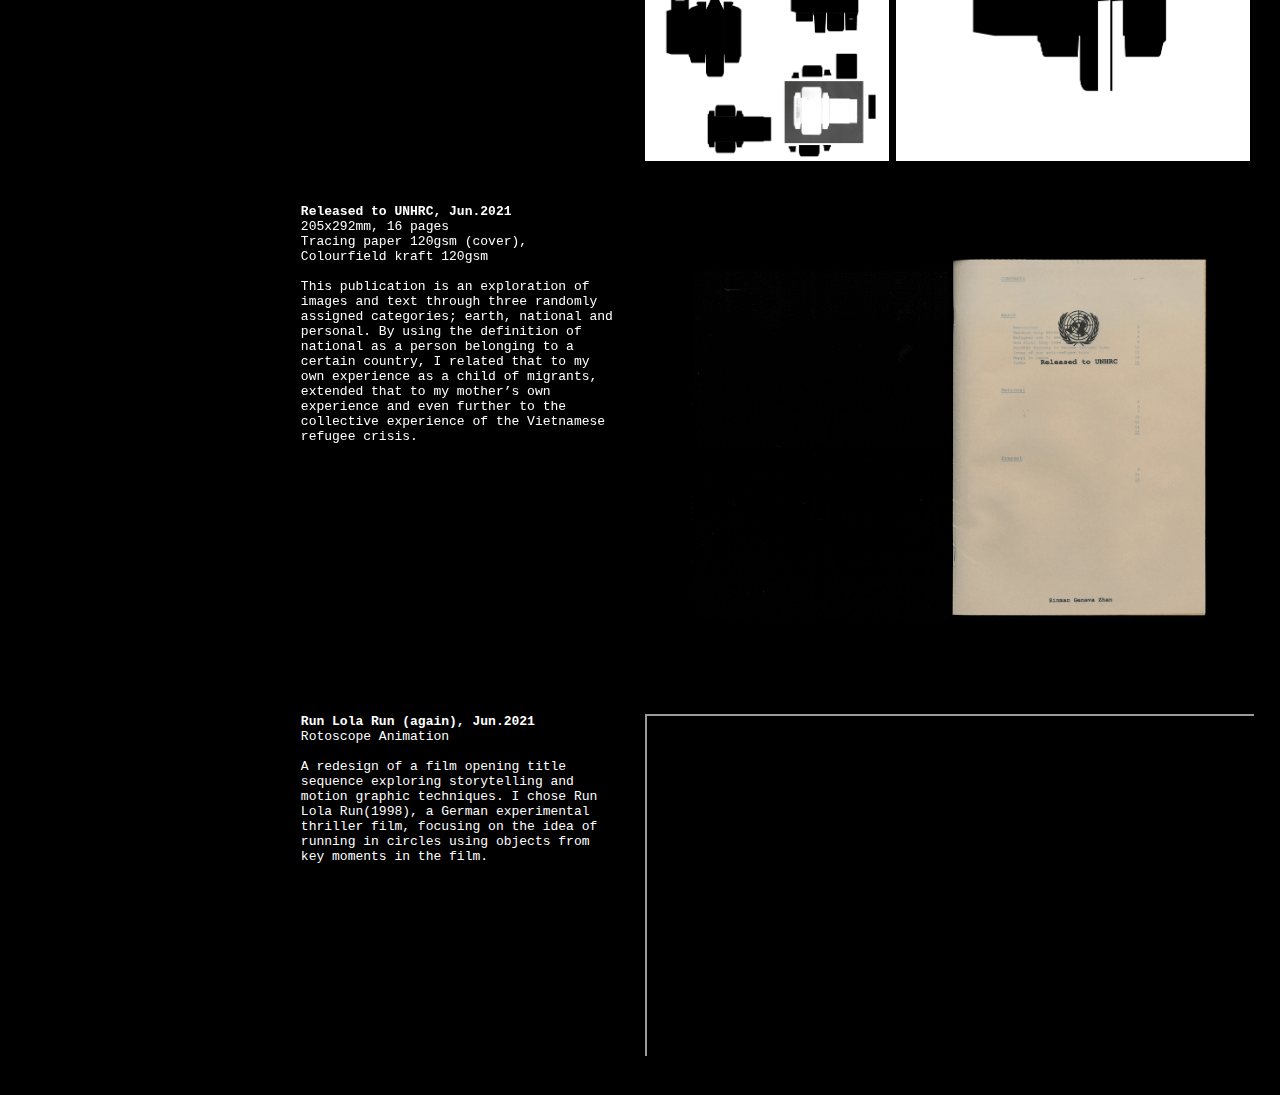
==== commit 95c1b495: "updated find me at" ====
--- a/index.html
+++ b/index.html
@@ -16,7 +16,7 @@
       <br>
       <p>i'm a graphic designer based in tāmaki makaurau, aotearoa. i have a bfa in graphic design from whitecliffe, 2022. i make zines, books and illustrations.</p>
       <br>
-      <p>find me at the <a href="https://www.aucklandzinefest.com/" target="_blank" rel="noopener noreferrer">Auckland Zinefest</a>. 27 JUL 2024.</p>
+      <p>find me at the <a href="https://www.instagram.com/p/DE3t94CNut3/" target="_blank" rel="noopener noreferrer">Auckland Summer Zinefest</a>. 01 MAR 2025.</p>
       <br>
       <a href="https://www.instagram.com/ggggeneva/" target="_blank" rel="noopener noreferrer">instagram</a>
       <p>geneva.zhan@gmail.com</p>
@@ -24,6 +24,18 @@
     <div class="gz-project-container">
 
       <!-- <div class="gz-project-contents gz-project--info">
+        <p class="bold">Two Together; A Travel Zine, Jan.2025</p>
+        <p>143x210mm, 28 pages</p>
+        <p>Eco100 natural 80gsm, Colourfield kraft 120gsm (cover)</p>
+        <br>
+        <p>Sketches from my travels(Sep.-Oct.2024) in Scotland + stopping over in Amsterdam and London.</p>
+        <br>
+      </div>
+      <div class="gz-project-contents gz-project--images">
+        <img src="./images/two-together.gif" alt="">
+      </div>
+
+      <div class="gz-project-contents gz-project--info">
         <p class="bold">Chopsticks; the Original Multi-Tool, Aug.2023</p>
         <p>105x148mm, 12 pages</p>
         <p>Eco100 natural 80gsm, Officemax crafty canary 80gsm (cover)</p>
@@ -153,7 +165,7 @@
       <div class="gz-project-contents gz-project--info">
         <p class="bold">Released to UNHRC, Jun.2021</p>
         <p>205x292mm, 16 pages</p>
-        <p>Tracing paper 120gsm (cover), Kraft 80gsm</p>
+        <p>Tracing paper 120gsm (cover), Colourfield kraft 120gsm</p>
         <br>
         <p>This publication is an exploration of images and text through three randomly assigned categories;
           earth, national and personal. By using the definition of national as a person belonging to a certain country,
